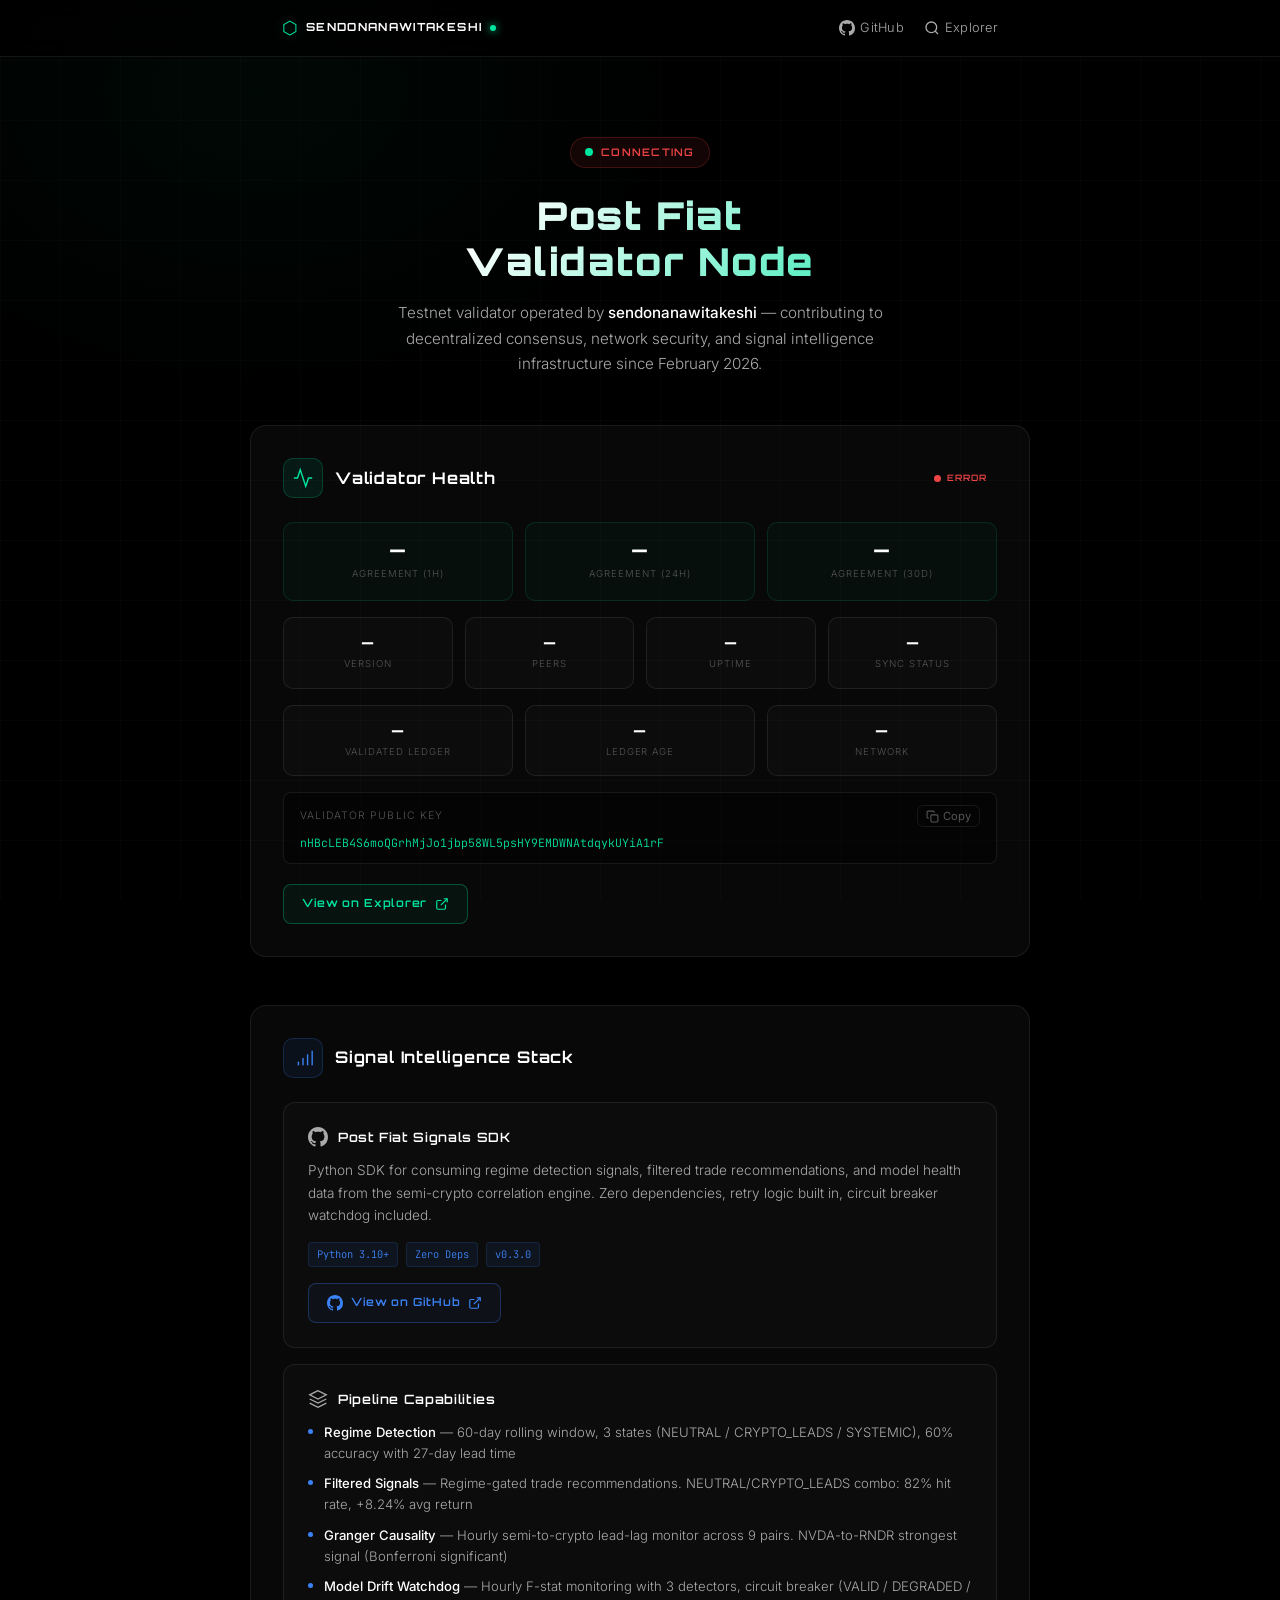
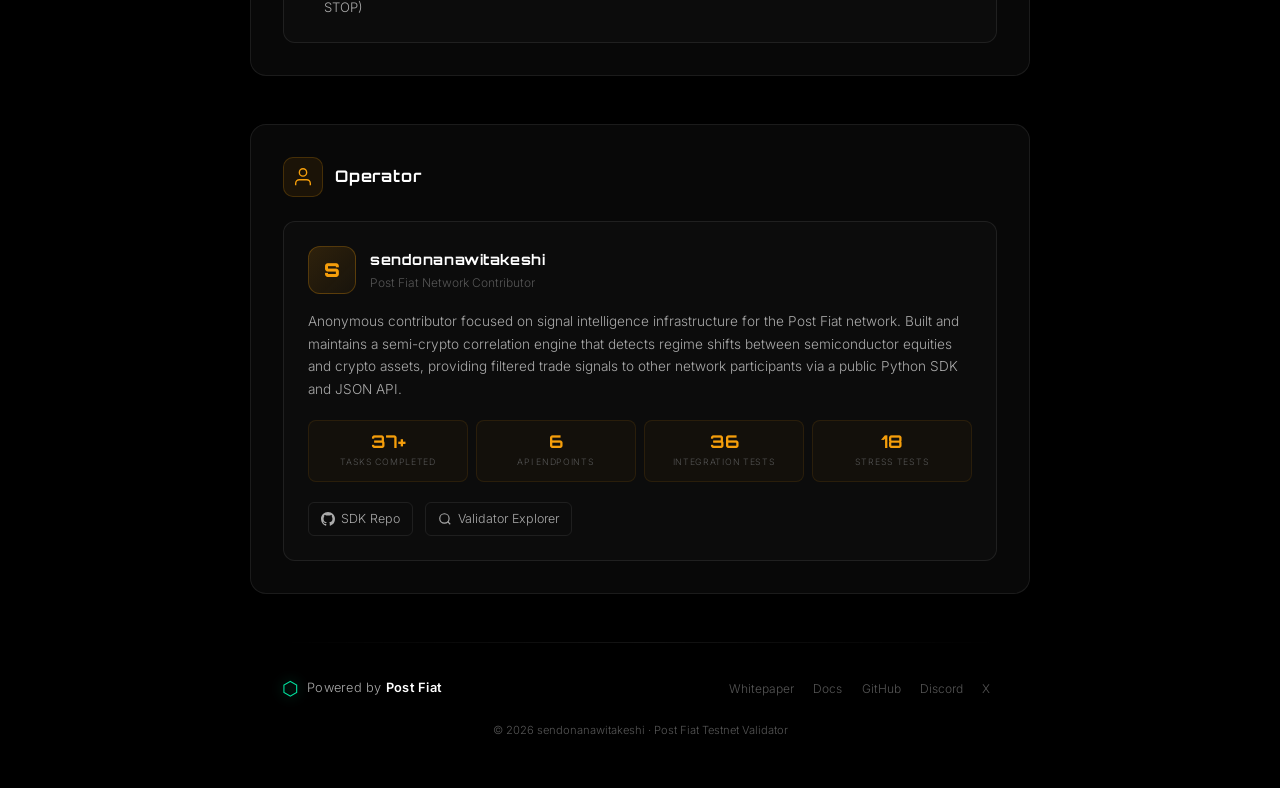
==== index.html @ ee9e6925 "Initial validator website — live health metrics, signal SDK link, operator profile" ====
<!DOCTYPE html>
<html lang="en">
<head>
  <meta charset="UTF-8" />
  <meta name="viewport" content="width=device-width, initial-scale=1.0" />
  <title>sendonanawitakeshi — Post Fiat Validator</title>
  <meta name="description" content="Post Fiat testnet validator node operated by sendonanawitakeshi. Live health metrics, signal intelligence SDK, and semi-crypto correlation engine." />
  <link rel="preconnect" href="https://fonts.googleapis.com" />
  <link rel="preconnect" href="https://fonts.gstatic.com" crossorigin />
  <link href="https://fonts.googleapis.com/css2?family=Orbitron:wght@400;600;700;900&family=Inter:wght@300;400;500;600&family=JetBrains+Mono:wght@400;500&display=swap" rel="stylesheet" />
  <link rel="stylesheet" href="styles.css" />
</head>
<body>
  <div class="bg-grid"></div>
  <div class="bg-glow"></div>

  <header>
    <nav class="nav-container">
      <div class="logo">
        <span class="logo-hex">&#x2B21;</span>
        <span class="logo-text">SENDONANAWITAKESHI</span>
        <span class="logo-dot"></span>
      </div>
      <div class="nav-links">
        <a href="https://github.com/sendonanawitakeshi" target="_blank" rel="noopener" class="nav-link">
          <svg width="16" height="16" viewBox="0 0 24 24" fill="currentColor"><path d="M12 0C5.37 0 0 5.37 0 12c0 5.31 3.435 9.795 8.205 11.385.6.105.825-.255.825-.57 0-.285-.015-1.23-.015-2.235-3.015.555-3.795-.735-4.035-1.41-.135-.345-.72-1.41-1.23-1.695-.42-.225-1.02-.78-.015-.795.945-.015 1.62.87 1.845 1.23 1.08 1.815 2.805 1.305 3.495.99.105-.78.42-1.305.765-1.605-2.67-.3-5.46-1.335-5.46-5.925 0-1.305.465-2.385 1.23-3.225-.12-.3-.54-1.53.12-3.18 0 0 1.005-.315 3.3 1.23.96-.27 1.98-.405 3-.405s2.04.135 3 .405c2.295-1.56 3.3-1.23 3.3-1.23.66 1.65.24 2.88.12 3.18.765.84 1.23 1.905 1.23 3.225 0 4.605-2.805 5.625-5.475 5.925.435.375.81 1.095.81 2.22 0 1.605-.015 2.895-.015 3.3 0 .315.225.69.825.57A12.02 12.02 0 0024 12c0-6.63-5.37-12-12-12z"/></svg>
          GitHub
        </a>
        <a href="https://explorer.testnet.postfiat.org/validators/nHBcLEB4S6moQGrhMjJo1jbp58WL5psHY9EMDWNAtdqykUYiA1rF" target="_blank" rel="noopener" class="nav-link">
          <svg width="16" height="16" viewBox="0 0 24 24" fill="none" stroke="currentColor" stroke-width="2"><circle cx="11" cy="11" r="8"/><path d="M21 21l-4.35-4.35"/></svg>
          Explorer
        </a>
      </div>
    </nav>
  </header>

  <main>
    <!-- ── Hero ── -->
    <section class="hero">
      <div class="hero-inner">
        <div class="hero-badge">
          <span class="pulse-dot"></span>
          <span id="heroStatus">CONNECTING</span>
        </div>
        <h1 class="hero-title">Post Fiat<br/>Validator Node</h1>
        <p class="hero-sub">Testnet validator operated by <strong>sendonanawitakeshi</strong> — contributing to decentralized consensus, network security, and signal intelligence infrastructure since February 2026.</p>
      </div>
    </section>

    <!-- ── Validator Health ── -->
    <section class="section" id="health">
      <div class="section-inner">
        <div class="section-header">
          <div class="section-icon">
            <svg width="22" height="22" viewBox="0 0 24 24" fill="none" stroke="currentColor" stroke-width="1.5"><path d="M22 12h-4l-3 9L9 3l-3 9H2"/></svg>
          </div>
          <h2 class="section-title">Validator Health</h2>
          <div class="live-indicator" id="wsIndicator">
            <span class="ws-dot" id="wsDot"></span>
            <span class="ws-label" id="wsLabel">CONNECTING</span>
            <span class="live-updated" id="lastUpdated"></span>
          </div>
        </div>

        <!-- Agreement Scores -->
        <div class="metrics-grid metrics-grid--3">
          <div class="metric-card metric-card--primary">
            <span class="metric-value" id="statScore1h">—</span>
            <span class="metric-label">Agreement (1h)</span>
            <span class="metric-sub" id="statMissed1h"></span>
          </div>
          <div class="metric-card metric-card--primary">
            <span class="metric-value" id="statScore24h">—</span>
            <span class="metric-label">Agreement (24h)</span>
            <span class="metric-sub" id="statMissed24h"></span>
          </div>
          <div class="metric-card metric-card--primary">
            <span class="metric-value" id="statScore30d">—</span>
            <span class="metric-label">Agreement (30d)</span>
            <span class="metric-sub" id="statMissed30d"></span>
          </div>
        </div>

        <!-- Node Metrics -->
        <div class="metrics-grid metrics-grid--4">
          <div class="metric-card">
            <span class="metric-value metric-value--sm" id="statVersion">—</span>
            <span class="metric-label">Version</span>
          </div>
          <div class="metric-card">
            <span class="metric-value metric-value--sm" id="statPeers">—</span>
            <span class="metric-label">Peers</span>
          </div>
          <div class="metric-card">
            <span class="metric-value metric-value--sm" id="statUptime">—</span>
            <span class="metric-label">Uptime</span>
          </div>
          <div class="metric-card">
            <span class="metric-value metric-value--sm" id="statSync">—</span>
            <span class="metric-label">Sync Status</span>
          </div>
        </div>

        <!-- Ledger Info -->
        <div class="metrics-grid metrics-grid--3">
          <div class="metric-card">
            <span class="metric-value metric-value--sm" id="statLedger">—</span>
            <span class="metric-label">Validated Ledger</span>
          </div>
          <div class="metric-card">
            <span class="metric-value metric-value--sm" id="statLedgerAge">—</span>
            <span class="metric-label">Ledger Age</span>
          </div>
          <div class="metric-card">
            <span class="metric-value metric-value--sm" id="statNetwork">—</span>
            <span class="metric-label">Network</span>
          </div>
        </div>

        <!-- Validator Key -->
        <div class="key-container">
          <div class="key-row">
            <span class="key-label">Validator Public Key</span>
            <button class="copy-btn" onclick="copyKey(this, 'nHBcLEB4S6moQGrhMjJo1jbp58WL5psHY9EMDWNAtdqykUYiA1rF')">
              <svg width="13" height="13" viewBox="0 0 24 24" fill="none" stroke="currentColor" stroke-width="2"><rect x="9" y="9" width="13" height="13" rx="2"/><path d="M5 15H4a2 2 0 01-2-2V4a2 2 0 012-2h9a2 2 0 012 2v1"/></svg>
              <span>Copy</span>
            </button>
          </div>
          <code class="key-value">nHBcLEB4S6moQGrhMjJo1jbp58WL5psHY9EMDWNAtdqykUYiA1rF</code>
        </div>

        <a href="https://explorer.testnet.postfiat.org/validators/nHBcLEB4S6moQGrhMjJo1jbp58WL5psHY9EMDWNAtdqykUYiA1rF" target="_blank" rel="noopener" class="cta-btn">
          View on Explorer
          <svg width="14" height="14" viewBox="0 0 24 24" fill="none" stroke="currentColor" stroke-width="2"><path d="M18 13v6a2 2 0 01-2 2H5a2 2 0 01-2-2V8a2 2 0 012-2h6"/><polyline points="15 3 21 3 21 9"/><line x1="10" y1="14" x2="21" y2="3"/></svg>
        </a>
      </div>
    </section>

    <!-- ── Signal Infrastructure ── -->
    <section class="section" id="signals">
      <div class="section-inner">
        <div class="section-header">
          <div class="section-icon section-icon--blue">
            <svg width="22" height="22" viewBox="0 0 24 24" fill="none" stroke="currentColor" stroke-width="1.5"><path d="M2 20h.01"/><path d="M7 20v-4"/><path d="M12 20v-8"/><path d="M17 20V8"/><path d="M22 4v16"/></svg>
          </div>
          <h2 class="section-title">Signal Intelligence Stack</h2>
        </div>

        <div class="signal-grid">
          <div class="signal-card">
            <div class="signal-card-header">
              <svg width="20" height="20" viewBox="0 0 24 24" fill="currentColor" class="signal-icon"><path d="M12 0C5.37 0 0 5.37 0 12c0 5.31 3.435 9.795 8.205 11.385.6.105.825-.255.825-.57 0-.285-.015-1.23-.015-2.235-3.015.555-3.795-.735-4.035-1.41-.135-.345-.72-1.41-1.23-1.695-.42-.225-1.02-.78-.015-.795.945-.015 1.62.87 1.845 1.23 1.08 1.815 2.805 1.305 3.495.99.105-.78.42-1.305.765-1.605-2.67-.3-5.46-1.335-5.46-5.925 0-1.305.465-2.385 1.23-3.225-.12-.3-.54-1.53.12-3.18 0 0 1.005-.315 3.3 1.23.96-.27 1.98-.405 3-.405s2.04.135 3 .405c2.295-1.56 3.3-1.23 3.3-1.23.66 1.65.24 2.88.12 3.18.765.84 1.23 1.905 1.23 3.225 0 4.605-2.805 5.625-5.475 5.925.435.375.81 1.095.81 2.22 0 1.605-.015 2.895-.015 3.3 0 .315.225.69.825.57A12.02 12.02 0 0024 12c0-6.63-5.37-12-12-12z"/></svg>
              <h3 class="signal-card-title">Post Fiat Signals SDK</h3>
            </div>
            <p class="signal-card-desc">Python SDK for consuming regime detection signals, filtered trade recommendations, and model health data from the semi-crypto correlation engine. Zero dependencies, retry logic built in, circuit breaker watchdog included.</p>
            <div class="signal-card-stats">
              <span class="signal-stat">Python 3.10+</span>
              <span class="signal-stat">Zero Deps</span>
              <span class="signal-stat">v0.3.0</span>
            </div>
            <a href="https://github.com/sendonanawitakeshi/post-fiat-signals" target="_blank" rel="noopener" class="cta-btn cta-btn--blue">
              <svg width="16" height="16" viewBox="0 0 24 24" fill="currentColor"><path d="M12 0C5.37 0 0 5.37 0 12c0 5.31 3.435 9.795 8.205 11.385.6.105.825-.255.825-.57 0-.285-.015-1.23-.015-2.235-3.015.555-3.795-.735-4.035-1.41-.135-.345-.72-1.41-1.23-1.695-.42-.225-1.02-.78-.015-.795.945-.015 1.62.87 1.845 1.23 1.08 1.815 2.805 1.305 3.495.99.105-.78.42-1.305.765-1.605-2.67-.3-5.46-1.335-5.46-5.925 0-1.305.465-2.385 1.23-3.225-.12-.3-.54-1.53.12-3.18 0 0 1.005-.315 3.3 1.23.96-.27 1.98-.405 3-.405s2.04.135 3 .405c2.295-1.56 3.3-1.23 3.3-1.23.66 1.65.24 2.88.12 3.18.765.84 1.23 1.905 1.23 3.225 0 4.605-2.805 5.625-5.475 5.925.435.375.81 1.095.81 2.22 0 1.605-.015 2.895-.015 3.3 0 .315.225.69.825.57A12.02 12.02 0 0024 12c0-6.63-5.37-12-12-12z"/></svg>
              View on GitHub
              <svg width="14" height="14" viewBox="0 0 24 24" fill="none" stroke="currentColor" stroke-width="2"><path d="M18 13v6a2 2 0 01-2 2H5a2 2 0 01-2-2V8a2 2 0 012-2h6"/><polyline points="15 3 21 3 21 9"/><line x1="10" y1="14" x2="21" y2="3"/></svg>
            </a>
          </div>

          <div class="signal-card">
            <div class="signal-card-header">
              <svg width="20" height="20" viewBox="0 0 24 24" fill="none" stroke="currentColor" stroke-width="1.5" class="signal-icon signal-icon--stroke"><path d="M12 2L2 7l10 5 10-5-10-5z"/><path d="M2 17l10 5 10-5"/><path d="M2 12l10 5 10-5"/></svg>
              <h3 class="signal-card-title">Pipeline Capabilities</h3>
            </div>
            <ul class="signal-list">
              <li><strong>Regime Detection</strong> — 60-day rolling window, 3 states (NEUTRAL / CRYPTO_LEADS / SYSTEMIC), 60% accuracy with 27-day lead time</li>
              <li><strong>Filtered Signals</strong> — Regime-gated trade recommendations. NEUTRAL/CRYPTO_LEADS combo: 82% hit rate, +8.24% avg return</li>
              <li><strong>Granger Causality</strong> — Hourly semi-to-crypto lead-lag monitor across 9 pairs. NVDA-to-RNDR strongest signal (Bonferroni significant)</li>
              <li><strong>Model Drift Watchdog</strong> — Hourly F-stat monitoring with 3 detectors, circuit breaker (VALID / DEGRADED / STOP)</li>
            </ul>
          </div>
        </div>
      </div>
    </section>

    <!-- ── Operator Profile ── -->
    <section class="section" id="operator">
      <div class="section-inner">
        <div class="section-header">
          <div class="section-icon section-icon--amber">
            <svg width="22" height="22" viewBox="0 0 24 24" fill="none" stroke="currentColor" stroke-width="1.5"><path d="M20 21v-2a4 4 0 00-4-4H8a4 4 0 00-4 4v2"/><circle cx="12" cy="7" r="4"/></svg>
          </div>
          <h2 class="section-title">Operator</h2>
        </div>

        <div class="operator-card">
          <div class="operator-identity">
            <div class="operator-avatar">
              <span>S</span>
            </div>
            <div class="operator-info">
              <h3 class="operator-name">sendonanawitakeshi</h3>
              <p class="operator-role">Post Fiat Network Contributor</p>
            </div>
          </div>
          <p class="operator-desc">Anonymous contributor focused on signal intelligence infrastructure for the Post Fiat network. Built and maintains a semi-crypto correlation engine that detects regime shifts between semiconductor equities and crypto assets, providing filtered trade signals to other network participants via a public Python SDK and JSON API.</p>
          <div class="operator-contributions">
            <div class="contribution">
              <span class="contribution-num">37+</span>
              <span class="contribution-label">Tasks Completed</span>
            </div>
            <div class="contribution">
              <span class="contribution-num">6</span>
              <span class="contribution-label">API Endpoints</span>
            </div>
            <div class="contribution">
              <span class="contribution-num">36</span>
              <span class="contribution-label">Integration Tests</span>
            </div>
            <div class="contribution">
              <span class="contribution-num">18</span>
              <span class="contribution-label">Stress Tests</span>
            </div>
          </div>
          <div class="operator-links">
            <a href="https://github.com/sendonanawitakeshi/post-fiat-signals" target="_blank" rel="noopener" class="operator-link">
              <svg width="14" height="14" viewBox="0 0 24 24" fill="currentColor"><path d="M12 0C5.37 0 0 5.37 0 12c0 5.31 3.435 9.795 8.205 11.385.6.105.825-.255.825-.57 0-.285-.015-1.23-.015-2.235-3.015.555-3.795-.735-4.035-1.41-.135-.345-.72-1.41-1.23-1.695-.42-.225-1.02-.78-.015-.795.945-.015 1.62.87 1.845 1.23 1.08 1.815 2.805 1.305 3.495.99.105-.78.42-1.305.765-1.605-2.67-.3-5.46-1.335-5.46-5.925 0-1.305.465-2.385 1.23-3.225-.12-.3-.54-1.53.12-3.18 0 0 1.005-.315 3.3 1.23.96-.27 1.98-.405 3-.405s2.04.135 3 .405c2.295-1.56 3.3-1.23 3.3-1.23.66 1.65.24 2.88.12 3.18.765.84 1.23 1.905 1.23 3.225 0 4.605-2.805 5.625-5.475 5.925.435.375.81 1.095.81 2.22 0 1.605-.015 2.895-.015 3.3 0 .315.225.69.825.57A12.02 12.02 0 0024 12c0-6.63-5.37-12-12-12z"/></svg>
              SDK Repo
            </a>
            <a href="https://explorer.testnet.postfiat.org/validators/nHBcLEB4S6moQGrhMjJo1jbp58WL5psHY9EMDWNAtdqykUYiA1rF" target="_blank" rel="noopener" class="operator-link">
              <svg width="14" height="14" viewBox="0 0 24 24" fill="none" stroke="currentColor" stroke-width="2"><circle cx="11" cy="11" r="8"/><path d="M21 21l-4.35-4.35"/></svg>
              Validator Explorer
            </a>
          </div>
        </div>
      </div>
    </section>
  </main>

  <footer>
    <div class="footer-inner">
      <div class="footer-divider"></div>
      <div class="footer-pf">
        <a href="https://postfiat.org" target="_blank" rel="noopener" class="pf-brand">
          <span class="pf-hex">&#x2B21;</span>
          <span class="pf-text">Powered by <strong>Post Fiat</strong></span>
        </a>
        <nav class="pf-links" aria-label="Post Fiat resources">
          <a href="https://postfiat.org/whitepaper/" target="_blank" rel="noopener" class="pf-link">Whitepaper</a>
          <a href="https://docs.postfiat.org/Discord-Wallet-Guide-170573318648807a8cd0d4f5022d1a08" target="_blank" rel="noopener" class="pf-link">Docs</a>
          <a href="https://github.com/postfiatorg" target="_blank" rel="noopener" class="pf-link">GitHub</a>
          <a href="https://discord.gg/3wJsg3T5Au" target="_blank" rel="noopener" class="pf-link">Discord</a>
          <a href="https://x.com/PostFiatOrg" target="_blank" rel="noopener" class="pf-link">X</a>
        </nav>
      </div>
      <p class="footer-copy">&copy; 2026 sendonanawitakeshi &middot; Post Fiat Testnet Validator</p>
    </div>
  </footer>

  <script src="script.js"></script>
</body>
</html>
---- styles.css ----
/* ============================================================
   sendonanawitakeshi — Post Fiat Validator
   Dark minimalist theme with green/blue/amber accents
   ============================================================ */

*, *::before, *::after {
  box-sizing: border-box;
  margin: 0;
  padding: 0;
}

:root {
  --bg: #000;
  --bg-card: rgba(255,255,255,0.03);
  --bg-card-hover: rgba(255,255,255,0.05);
  --border: rgba(255,255,255,0.08);
  --border-hover: rgba(255,255,255,0.18);
  --text-primary: #fff;
  --text-secondary: #aaa;
  --text-muted: #555;
  --accent-green: #00e5a0;
  --accent-blue: #3b82f6;
  --accent-amber: #f59e0b;
  --glow-green: rgba(0,229,160,0.12);
  --glow-blue: rgba(59,130,246,0.12);
  --glow-amber: rgba(245,158,11,0.12);
  --font-display: 'Orbitron', monospace;
  --font-body: 'Inter', sans-serif;
  --font-mono: 'JetBrains Mono', monospace;
  --max-w: 780px;
}

html { scroll-behavior: smooth; }

body {
  background: #000;
  color: var(--text-primary);
  font-family: var(--font-body);
  font-weight: 300;
  line-height: 1.6;
  min-height: 100vh;
  overflow-x: hidden;
}

/* ── Background ─────────────────────────── */

.bg-grid {
  position: fixed; inset: 0;
  background-image:
    linear-gradient(rgba(255,255,255,0.02) 1px, transparent 1px),
    linear-gradient(90deg, rgba(255,255,255,0.02) 1px, transparent 1px);
  background-size: 60px 60px;
  pointer-events: none; z-index: 0;
}

.bg-glow {
  position: fixed; top: -30%; left: -20%; width: 80%; height: 80%;
  background: radial-gradient(ellipse, rgba(0,229,160,0.035) 0%, transparent 60%);
  pointer-events: none; z-index: 0;
}

/* ── Nav ─────────────────────────────────── */

header {
  position: sticky; top: 0; z-index: 100;
  border-bottom: 1px solid var(--border);
  background: rgba(0,0,0,0.75);
  backdrop-filter: blur(16px);
  -webkit-backdrop-filter: blur(16px);
}

.nav-container {
  max-width: var(--max-w);
  margin: 0 auto; padding: 0 2rem;
  height: 56px;
  display: flex; align-items: center; justify-content: space-between;
}

.logo { display: flex; align-items: center; gap: 8px; }

.logo-hex {
  font-size: 1.1rem; color: var(--accent-green);
  filter: drop-shadow(0 0 6px rgba(0,229,160,0.4));
  line-height: 1;
}

.logo-text {
  font-family: var(--font-display);
  font-size: 0.7rem; font-weight: 700;
  letter-spacing: 0.12em; color: var(--text-primary);
}

.logo-dot {
  width: 6px; height: 6px; border-radius: 50%;
  background: var(--accent-green);
  box-shadow: 0 0 8px var(--accent-green);
  animation: pulse-logo 2s ease-in-out infinite;
}

@keyframes pulse-logo {
  0%, 100% { opacity: 1; transform: scale(1); }
  50% { opacity: 0.5; transform: scale(0.8); }
}

.nav-links { display: flex; align-items: center; gap: 1.25rem; }

.nav-link {
  display: flex; align-items: center; gap: 5px;
  color: var(--text-secondary); text-decoration: none;
  font-size: 0.8rem; letter-spacing: 0.02em;
  transition: color 0.2s;
}

.nav-link:hover { color: var(--text-primary); }

/* ── Hero ─────────────────────────────────── */

.hero {
  position: relative; z-index: 1;
  padding: 5rem 2rem 3rem;
  text-align: center;
}

.hero-inner { max-width: var(--max-w); margin: 0 auto; }

.hero-badge {
  display: inline-flex; align-items: center; gap: 8px;
  font-family: var(--font-display);
  font-size: 0.65rem; font-weight: 600;
  letter-spacing: 0.12em;
  padding: 6px 14px; border-radius: 99px;
  background: rgba(0,229,160,0.08);
  border: 1px solid rgba(0,229,160,0.2);
  color: var(--accent-green);
  margin-bottom: 1.5rem;
}

.hero-badge--error {
  background: rgba(239,68,68,0.08);
  border-color: rgba(239,68,68,0.2);
  color: #ef4444;
}

.pulse-dot {
  width: 8px; height: 8px; border-radius: 50%;
  background: var(--accent-green); flex-shrink: 0;
  animation: pulse-ring 2s ease-in-out infinite;
}

@keyframes pulse-ring {
  0%, 100% { box-shadow: 0 0 0 0 rgba(0,229,160,0.5); }
  50% { box-shadow: 0 0 0 6px rgba(0,229,160,0); }
}

.hero-title {
  font-family: var(--font-display);
  font-size: 2.4rem; font-weight: 900;
  letter-spacing: 0.04em; line-height: 1.2;
  margin-bottom: 1rem;
  background: linear-gradient(135deg, #fff 30%, var(--accent-green) 100%);
  -webkit-background-clip: text; -webkit-text-fill-color: transparent;
  background-clip: text;
}

.hero-sub {
  font-size: 0.95rem; color: var(--text-secondary);
  max-width: 540px; margin: 0 auto; line-height: 1.7;
}

.hero-sub strong { color: var(--text-primary); font-weight: 500; }

/* ── Sections ─────────────────────────────── */

.section {
  position: relative; z-index: 1;
  padding: 0 2rem 3rem;
}

.section-inner {
  max-width: var(--max-w); margin: 0 auto;
  background: var(--bg-card);
  border: 1px solid var(--border);
  border-radius: 16px; padding: 2rem;
  transition: border-color 0.3s;
}

.section-inner:hover { border-color: var(--border-hover); }

.section-header {
  display: flex; align-items: center; gap: 12px;
  margin-bottom: 1.5rem; flex-wrap: wrap;
}

.section-icon {
  width: 40px; height: 40px; border-radius: 10px;
  background: rgba(0,229,160,0.08);
  border: 1px solid rgba(0,229,160,0.2);
  display: flex; align-items: center; justify-content: center;
  color: var(--accent-green); flex-shrink: 0;
}

.section-icon--blue {
  background: rgba(59,130,246,0.08);
  border-color: rgba(59,130,246,0.2);
  color: var(--accent-blue);
}

.section-icon--amber {
  background: rgba(245,158,11,0.08);
  border-color: rgba(245,158,11,0.2);
  color: var(--accent-amber);
}

.section-title {
  font-family: var(--font-display);
  font-size: 1rem; font-weight: 700;
  letter-spacing: 0.05em; flex: 1;
}

/* ── Live Indicator ──────────────────────── */

.live-indicator {
  display: flex; align-items: center; gap: 6px;
  margin-left: auto;
}

.ws-dot {
  width: 7px; height: 7px; border-radius: 50%;
  background: var(--text-muted); flex-shrink: 0;
  transition: background 0.4s;
}

.ws-dot--live { background: var(--accent-green); animation: pulse-ring 2s ease-in-out infinite; }
.ws-dot--error { background: #ef4444; }

.ws-label {
  font-family: var(--font-display);
  font-size: 0.55rem; font-weight: 600;
  letter-spacing: 0.12em; color: var(--text-muted);
  transition: color 0.4s;
}

.ws-label--live { color: var(--accent-green); }
.ws-label--error { color: #ef4444; }

.live-updated {
  font-size: 0.65rem; color: var(--text-muted);
  font-variant-numeric: tabular-nums;
  margin-left: 4px;
}

/* ── Metrics Grid ─────────────────────────── */

.metrics-grid {
  display: grid; gap: 0.75rem;
  margin-bottom: 1rem;
}

.metrics-grid--3 { grid-template-columns: repeat(3, 1fr); }
.metrics-grid--4 { grid-template-columns: repeat(4, 1fr); }

.metric-card {
  display: flex; flex-direction: column;
  align-items: center; text-align: center;
  padding: 1rem 0.5rem;
  background: rgba(255,255,255,0.02);
  border: 1px solid var(--border);
  border-radius: 10px;
  transition: border-color 0.2s;
}

.metric-card:hover { border-color: var(--border-hover); }

.metric-card--primary {
  background: rgba(0,229,160,0.03);
  border-color: rgba(0,229,160,0.12);
}

.metric-value {
  font-family: var(--font-display);
  font-size: 1.3rem; font-weight: 700;
  color: var(--text-primary);
  letter-spacing: 0.03em; line-height: 1;
  margin-bottom: 6px;
  transition: color 0.4s;
}

.metric-value--sm { font-size: 1rem; }

.metric-value--green { color: var(--accent-green); }
.metric-value--amber { color: var(--accent-amber); }
.metric-value--red { color: #ef4444; }

.metric-label {
  font-size: 0.6rem; color: var(--text-muted);
  text-transform: uppercase; letter-spacing: 0.1em;
}

.metric-sub {
  font-size: 0.6rem; color: var(--text-muted);
  margin-top: 3px; font-variant-numeric: tabular-nums;
}

/* ── Key Container ────────────────────────── */

.key-container {
  margin: 1rem 0 1.25rem;
  background: rgba(0,0,0,0.4);
  border: 1px solid var(--border);
  border-radius: 8px; padding: 0.75rem 1rem;
}

.key-row {
  display: flex; align-items: center;
  justify-content: space-between;
  margin-bottom: 0.4rem;
}

.key-label {
  font-size: 0.65rem; color: var(--text-muted);
  text-transform: uppercase; letter-spacing: 0.1em;
}

.key-value {
  display: block;
  font-family: var(--font-mono);
  font-size: 0.72rem; color: var(--accent-green);
  word-break: break-all; line-height: 1.5;
}

.copy-btn {
  display: inline-flex; align-items: center; gap: 4px;
  font-family: var(--font-body);
  font-size: 0.7rem; color: var(--text-muted);
  background: none; border: 1px solid var(--border);
  border-radius: 6px; padding: 3px 8px;
  cursor: pointer; transition: color 0.2s, border-color 0.2s;
}

.copy-btn:hover {
  color: var(--text-primary);
  border-color: var(--border-hover);
}

.copy-btn.copied {
  color: var(--accent-green);
  border-color: rgba(0,229,160,0.3);
}

/* ── CTA Buttons ──────────────────────────── */

.cta-btn {
  display: inline-flex; align-items: center; gap: 8px;
  font-family: var(--font-display);
  font-size: 0.7rem; font-weight: 600;
  letter-spacing: 0.08em;
  color: var(--accent-green); text-decoration: none;
  border: 1px solid rgba(0,229,160,0.3);
  border-radius: 8px; padding: 10px 18px;
  background: rgba(0,229,160,0.05);
  transition: background 0.2s, border-color 0.2s, color 0.2s;
}

.cta-btn:hover {
  background: rgba(0,229,160,0.12);
  border-color: rgba(0,229,160,0.6);
  color: #fff;
}

.cta-btn--blue {
  color: var(--accent-blue);
  border-color: rgba(59,130,246,0.3);
  background: rgba(59,130,246,0.05);
}

.cta-btn--blue:hover {
  background: rgba(59,130,246,0.12);
  border-color: rgba(59,130,246,0.6);
  color: #fff;
}

/* ── Signal Section ───────────────────────── */

.signal-grid {
  display: grid; gap: 1rem;
  grid-template-columns: 1fr;
}

.signal-card {
  background: rgba(255,255,255,0.02);
  border: 1px solid var(--border);
  border-radius: 12px; padding: 1.5rem;
  transition: border-color 0.2s;
}

.signal-card:hover { border-color: var(--border-hover); }

.signal-card-header {
  display: flex; align-items: center; gap: 10px;
  margin-bottom: 0.75rem;
}

.signal-icon { color: var(--text-secondary); flex-shrink: 0; }
.signal-icon--stroke { color: var(--text-secondary); }

.signal-card-title {
  font-family: var(--font-display);
  font-size: 0.8rem; font-weight: 600;
  letter-spacing: 0.05em;
}

.signal-card-desc {
  font-size: 0.85rem; color: var(--text-secondary);
  line-height: 1.65; margin-bottom: 1rem;
}

.signal-card-stats {
  display: flex; gap: 0.5rem;
  flex-wrap: wrap; margin-bottom: 1rem;
}

.signal-stat {
  font-family: var(--font-mono);
  font-size: 0.65rem; color: var(--accent-blue);
  background: rgba(59,130,246,0.08);
  border: 1px solid rgba(59,130,246,0.15);
  border-radius: 4px; padding: 3px 8px;
}

.signal-list {
  list-style: none; padding: 0;
  display: flex; flex-direction: column; gap: 0.6rem;
}

.signal-list li {
  font-size: 0.82rem; color: var(--text-secondary);
  line-height: 1.6; padding-left: 1rem;
  position: relative;
}

.signal-list li::before {
  content: '';
  position: absolute; left: 0; top: 0.55em;
  width: 5px; height: 5px; border-radius: 50%;
  background: var(--accent-blue);
}

.signal-list li strong {
  color: var(--text-primary); font-weight: 500;
}

/* ── Operator Section ─────────────────────── */

.operator-card {
  background: rgba(255,255,255,0.02);
  border: 1px solid var(--border);
  border-radius: 12px; padding: 1.5rem;
}

.operator-identity {
  display: flex; align-items: center; gap: 14px;
  margin-bottom: 1rem;
}

.operator-avatar {
  width: 48px; height: 48px; border-radius: 12px;
  background: linear-gradient(135deg, rgba(245,158,11,0.15), rgba(245,158,11,0.05));
  border: 1px solid rgba(245,158,11,0.25);
  display: flex; align-items: center; justify-content: center;
  font-family: var(--font-display);
  font-size: 1.2rem; font-weight: 900;
  color: var(--accent-amber);
}

.operator-name {
  font-family: var(--font-display);
  font-size: 0.9rem; font-weight: 700;
  letter-spacing: 0.04em;
}

.operator-role {
  font-size: 0.75rem; color: var(--text-muted);
  margin-top: 2px;
}

.operator-desc {
  font-size: 0.85rem; color: var(--text-secondary);
  line-height: 1.65; margin-bottom: 1.25rem;
}

.operator-contributions {
  display: grid; grid-template-columns: repeat(4, 1fr);
  gap: 0.5rem; margin-bottom: 1.25rem;
}

.contribution {
  display: flex; flex-direction: column;
  align-items: center; text-align: center;
  padding: 0.75rem 0.25rem;
  background: rgba(245,158,11,0.03);
  border: 1px solid rgba(245,158,11,0.1);
  border-radius: 8px;
}

.contribution-num {
  font-family: var(--font-display);
  font-size: 1.1rem; font-weight: 700;
  color: var(--accent-amber);
  line-height: 1; margin-bottom: 4px;
}

.contribution-label {
  font-size: 0.55rem; color: var(--text-muted);
  text-transform: uppercase; letter-spacing: 0.08em;
}

.operator-links {
  display: flex; gap: 0.75rem; flex-wrap: wrap;
}

.operator-link {
  display: inline-flex; align-items: center; gap: 6px;
  font-size: 0.78rem; color: var(--text-secondary);
  text-decoration: none; padding: 6px 12px;
  border: 1px solid var(--border);
  border-radius: 6px;
  transition: color 0.2s, border-color 0.2s, background 0.2s;
}

.operator-link:hover {
  color: var(--text-primary);
  border-color: var(--border-hover);
  background: rgba(255,255,255,0.03);
}

/* ── Footer ───────────────────────────────── */

footer { position: relative; z-index: 1; }

.footer-inner {
  max-width: var(--max-w);
  margin: 0 auto; padding: 0 2rem 3rem;
}

.footer-divider {
  height: 1px;
  background: linear-gradient(90deg, transparent, var(--border), transparent);
  margin-bottom: 2rem;
}

.footer-pf {
  display: flex; align-items: center;
  justify-content: space-between;
  flex-wrap: wrap; gap: 1rem;
}

.pf-brand {
  display: flex; align-items: center; gap: 8px;
  text-decoration: none; color: var(--text-secondary);
  transition: color 0.2s;
}

.pf-brand:hover { color: var(--accent-green); }

.pf-hex {
  font-size: 1.2rem; color: var(--accent-green);
  line-height: 1;
  filter: drop-shadow(0 0 6px rgba(0,229,160,0.5));
}

.pf-text { font-size: 0.8rem; letter-spacing: 0.02em; }
.pf-text strong { font-weight: 600; color: var(--text-primary); }

.pf-links {
  display: flex; align-items: center;
  flex-wrap: wrap; gap: 0.2rem;
}

.pf-link {
  font-size: 0.75rem; color: var(--text-muted);
  text-decoration: none; padding: 4px 8px;
  border-radius: 6px;
  transition: color 0.2s, background 0.2s;
}

.pf-link:hover {
  color: var(--text-primary);
  background: rgba(255,255,255,0.05);
}

.footer-copy {
  font-size: 0.7rem; color: var(--text-muted);
  text-align: center; margin-top: 1.25rem;
}

/* ── Responsive ───────────────────────────── */

@media (max-width: 640px) {
  .nav-container { padding: 0 1.25rem; }

  .logo-text { font-size: 0.55rem; }

  .hero { padding: 3rem 1.25rem 2rem; }
  .hero-title { font-size: 1.6rem; }

  .section { padding: 0 1.25rem 2rem; }
  .section-inner { padding: 1.5rem; }

  .metrics-grid--3 { grid-template-columns: 1fr 1fr 1fr; }
  .metrics-grid--4 { grid-template-columns: repeat(2, 1fr); }

  .metric-value { font-size: 1rem; }
  .metric-value--sm { font-size: 0.85rem; }

  .operator-contributions { grid-template-columns: repeat(2, 1fr); }

  .footer-inner { padding: 0 1.25rem 2rem; }
  .footer-pf { flex-direction: column; align-items: flex-start; }
}

@media (max-width: 420px) {
  .metrics-grid--3 { grid-template-columns: 1fr; }
  .metrics-grid--4 { grid-template-columns: 1fr; }
  .operator-contributions { grid-template-columns: 1fr 1fr; }
}
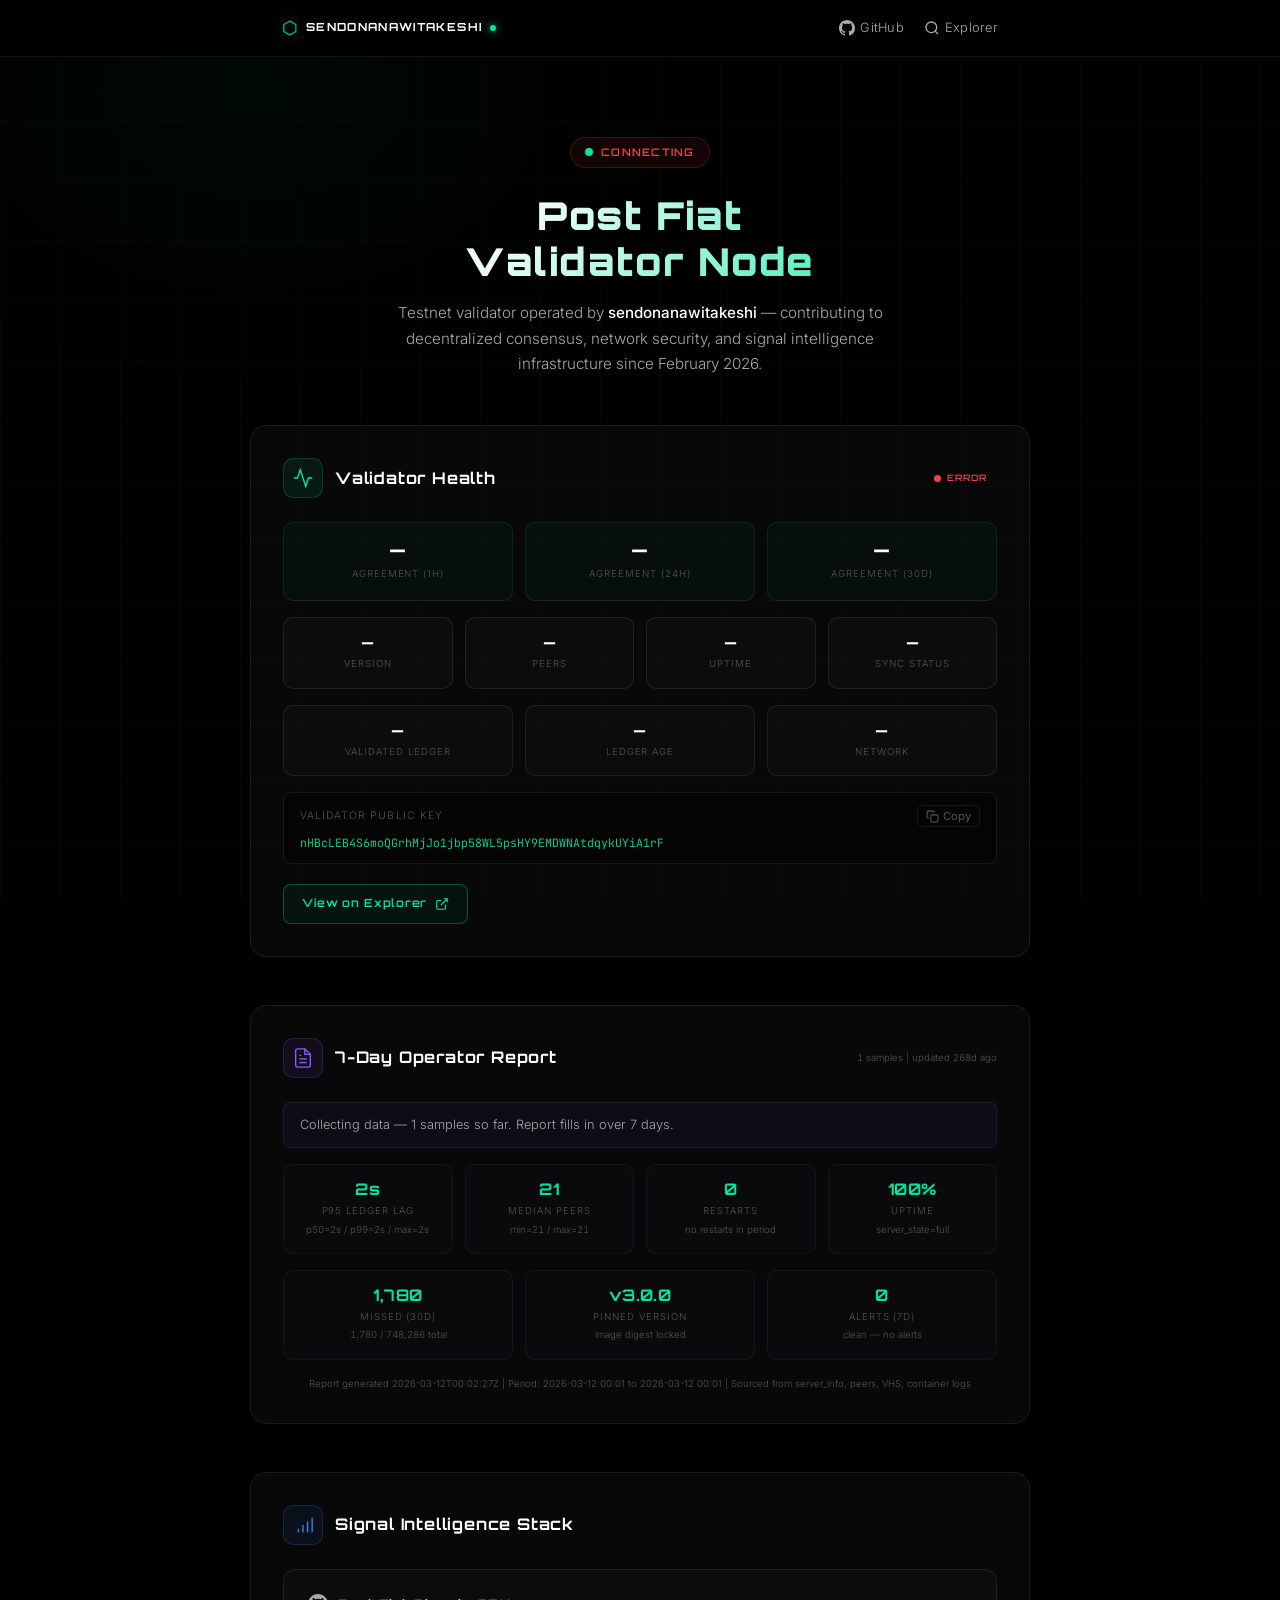
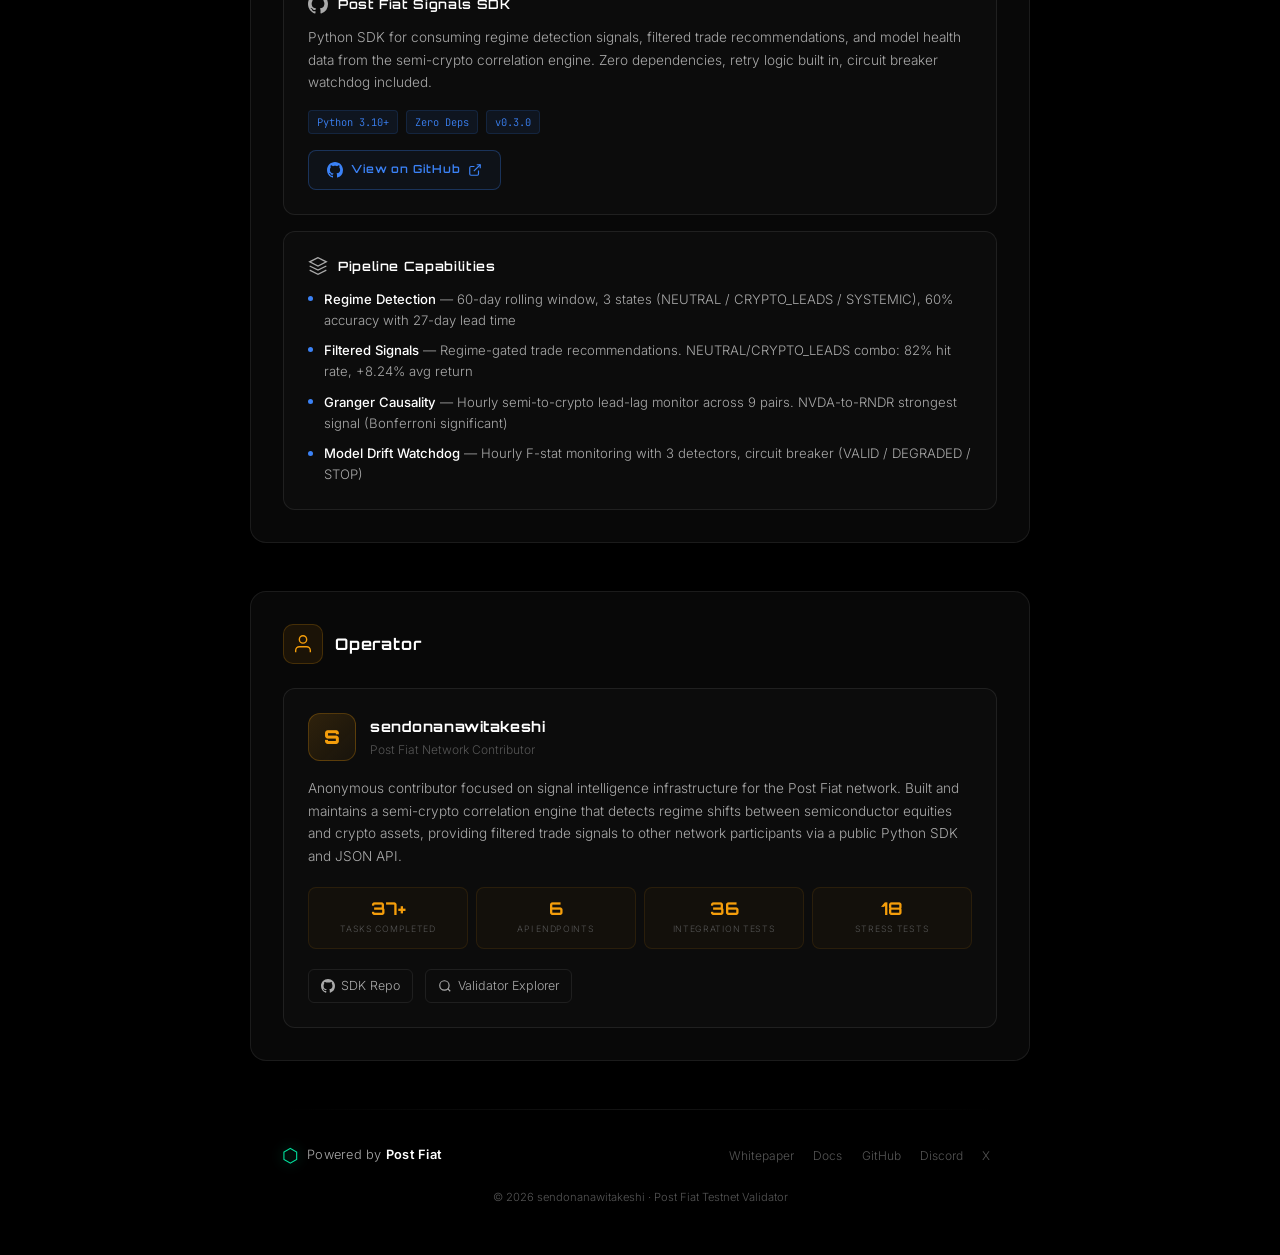
==== commit 76ccd68b: "add 7-day operator report section + monitoring infrastructure - Pin validator image to exact sha256 " ====
--- a/index.html
+++ b/index.html
@@ -136,6 +136,74 @@
       </div>
     </section>
 
+    <!-- ── Operator Report ── -->
+    <section class="section" id="report">
+      <div class="section-inner">
+        <div class="section-header">
+          <div class="section-icon section-icon--report">
+            <svg width="22" height="22" viewBox="0 0 24 24" fill="none" stroke="currentColor" stroke-width="1.5"><path d="M14 2H6a2 2 0 00-2 2v16a2 2 0 002 2h12a2 2 0 002-2V8z"/><polyline points="14 2 14 8 20 8"/><line x1="16" y1="13" x2="8" y2="13"/><line x1="16" y1="17" x2="8" y2="17"/><polyline points="10 9 9 9 8 9"/></svg>
+          </div>
+          <h2 class="section-title">7-Day Operator Report</h2>
+          <div class="report-meta" id="reportMeta"></div>
+        </div>
+
+        <div class="report-notice" id="reportNotice" style="display:none;">
+          <span>Collecting data — report populates as samples accumulate over the next 7 days.</span>
+        </div>
+
+        <!-- Performance Metrics -->
+        <div class="metrics-grid metrics-grid--4">
+          <div class="metric-card metric-card--report">
+            <span class="metric-value metric-value--sm" id="rptP95Lag">—</span>
+            <span class="metric-label">p95 Ledger Lag</span>
+            <span class="metric-sub" id="rptLagDetail"></span>
+          </div>
+          <div class="metric-card metric-card--report">
+            <span class="metric-value metric-value--sm" id="rptMedianPeers">—</span>
+            <span class="metric-label">Median Peers</span>
+            <span class="metric-sub" id="rptPeerDetail"></span>
+          </div>
+          <div class="metric-card metric-card--report">
+            <span class="metric-value metric-value--sm" id="rptRestarts">—</span>
+            <span class="metric-label">Restarts</span>
+            <span class="metric-sub" id="rptRestartDetail"></span>
+          </div>
+          <div class="metric-card metric-card--report">
+            <span class="metric-value metric-value--sm" id="rptUptime">—</span>
+            <span class="metric-label">Uptime</span>
+            <span class="metric-sub" id="rptUptimeDetail"></span>
+          </div>
+        </div>
+
+        <!-- Missed Validations + Alerts -->
+        <div class="metrics-grid metrics-grid--3">
+          <div class="metric-card metric-card--report">
+            <span class="metric-value metric-value--sm" id="rptMissed">—</span>
+            <span class="metric-label">Missed (30d)</span>
+            <span class="metric-sub" id="rptMissedDetail"></span>
+          </div>
+          <div class="metric-card metric-card--report">
+            <span class="metric-value metric-value--sm" id="rptVersion">—</span>
+            <span class="metric-label">Pinned Version</span>
+            <span class="metric-sub">image digest locked</span>
+          </div>
+          <div class="metric-card metric-card--report">
+            <span class="metric-value metric-value--sm" id="rptAlerts">—</span>
+            <span class="metric-label">Alerts (7d)</span>
+            <span class="metric-sub" id="rptAlertDetail"></span>
+          </div>
+        </div>
+
+        <!-- Alert Log -->
+        <div class="report-alerts" id="reportAlerts" style="display:none;">
+          <div class="report-alerts-header">Recent Alerts</div>
+          <div class="report-alerts-list" id="reportAlertsList"></div>
+        </div>
+
+        <div class="report-footer" id="reportFooter"></div>
+      </div>
+    </section>
+
     <!-- ── Signal Infrastructure ── -->
     <section class="section" id="signals">
       <div class="section-inner">
--- a/styles.css
+++ b/styles.css
@@ -379,6 +379,94 @@
   color: #fff;
 }
 
+/* ── Operator Report Section ─────────────── */
+
+.section-icon--report {
+  background: rgba(139,92,246,0.08);
+  border-color: rgba(139,92,246,0.2);
+  color: #8b5cf6;
+}
+
+.metric-card--report {
+  background: rgba(139,92,246,0.02);
+  border-color: rgba(139,92,246,0.1);
+}
+
+.report-meta {
+  font-size: 0.6rem; color: var(--text-muted);
+  font-variant-numeric: tabular-nums;
+  margin-left: auto;
+}
+
+.report-notice {
+  background: rgba(139,92,246,0.05);
+  border: 1px solid rgba(139,92,246,0.15);
+  border-radius: 8px; padding: 0.75rem 1rem;
+  margin-bottom: 1rem;
+  font-size: 0.8rem; color: var(--text-secondary);
+}
+
+.report-alerts {
+  margin-top: 0.5rem;
+  background: rgba(0,0,0,0.3);
+  border: 1px solid var(--border);
+  border-radius: 8px; overflow: hidden;
+}
+
+.report-alerts-header {
+  font-family: var(--font-display);
+  font-size: 0.6rem; font-weight: 600;
+  letter-spacing: 0.1em; text-transform: uppercase;
+  color: var(--text-muted);
+  padding: 0.6rem 1rem;
+  border-bottom: 1px solid var(--border);
+}
+
+.report-alerts-list {
+  max-height: 200px; overflow-y: auto;
+}
+
+.report-alert-row {
+  display: flex; align-items: center; gap: 8px;
+  padding: 0.4rem 1rem;
+  font-family: var(--font-mono);
+  font-size: 0.65rem; color: var(--text-secondary);
+  border-bottom: 1px solid rgba(255,255,255,0.03);
+}
+
+.report-alert-row:last-child { border-bottom: none; }
+
+.report-alert-ts { color: var(--text-muted); flex-shrink: 0; }
+
+.report-alert-sev {
+  padding: 1px 6px; border-radius: 3px;
+  font-size: 0.55rem; font-weight: 600;
+  letter-spacing: 0.05em; flex-shrink: 0;
+}
+
+.report-alert-sev--WARNING {
+  background: rgba(245,158,11,0.15);
+  color: var(--accent-amber);
+}
+
+.report-alert-sev--CRITICAL {
+  background: rgba(239,68,68,0.15);
+  color: #ef4444;
+}
+
+.report-alert-sev--RESOLVED {
+  background: rgba(0,229,160,0.1);
+  color: var(--accent-green);
+}
+
+.report-alert-msg { flex: 1; }
+
+.report-footer {
+  margin-top: 0.75rem;
+  font-size: 0.6rem; color: var(--text-muted);
+  text-align: center;
+}
+
 /* ── Signal Section ───────────────────────── */
 
 .signal-grid {
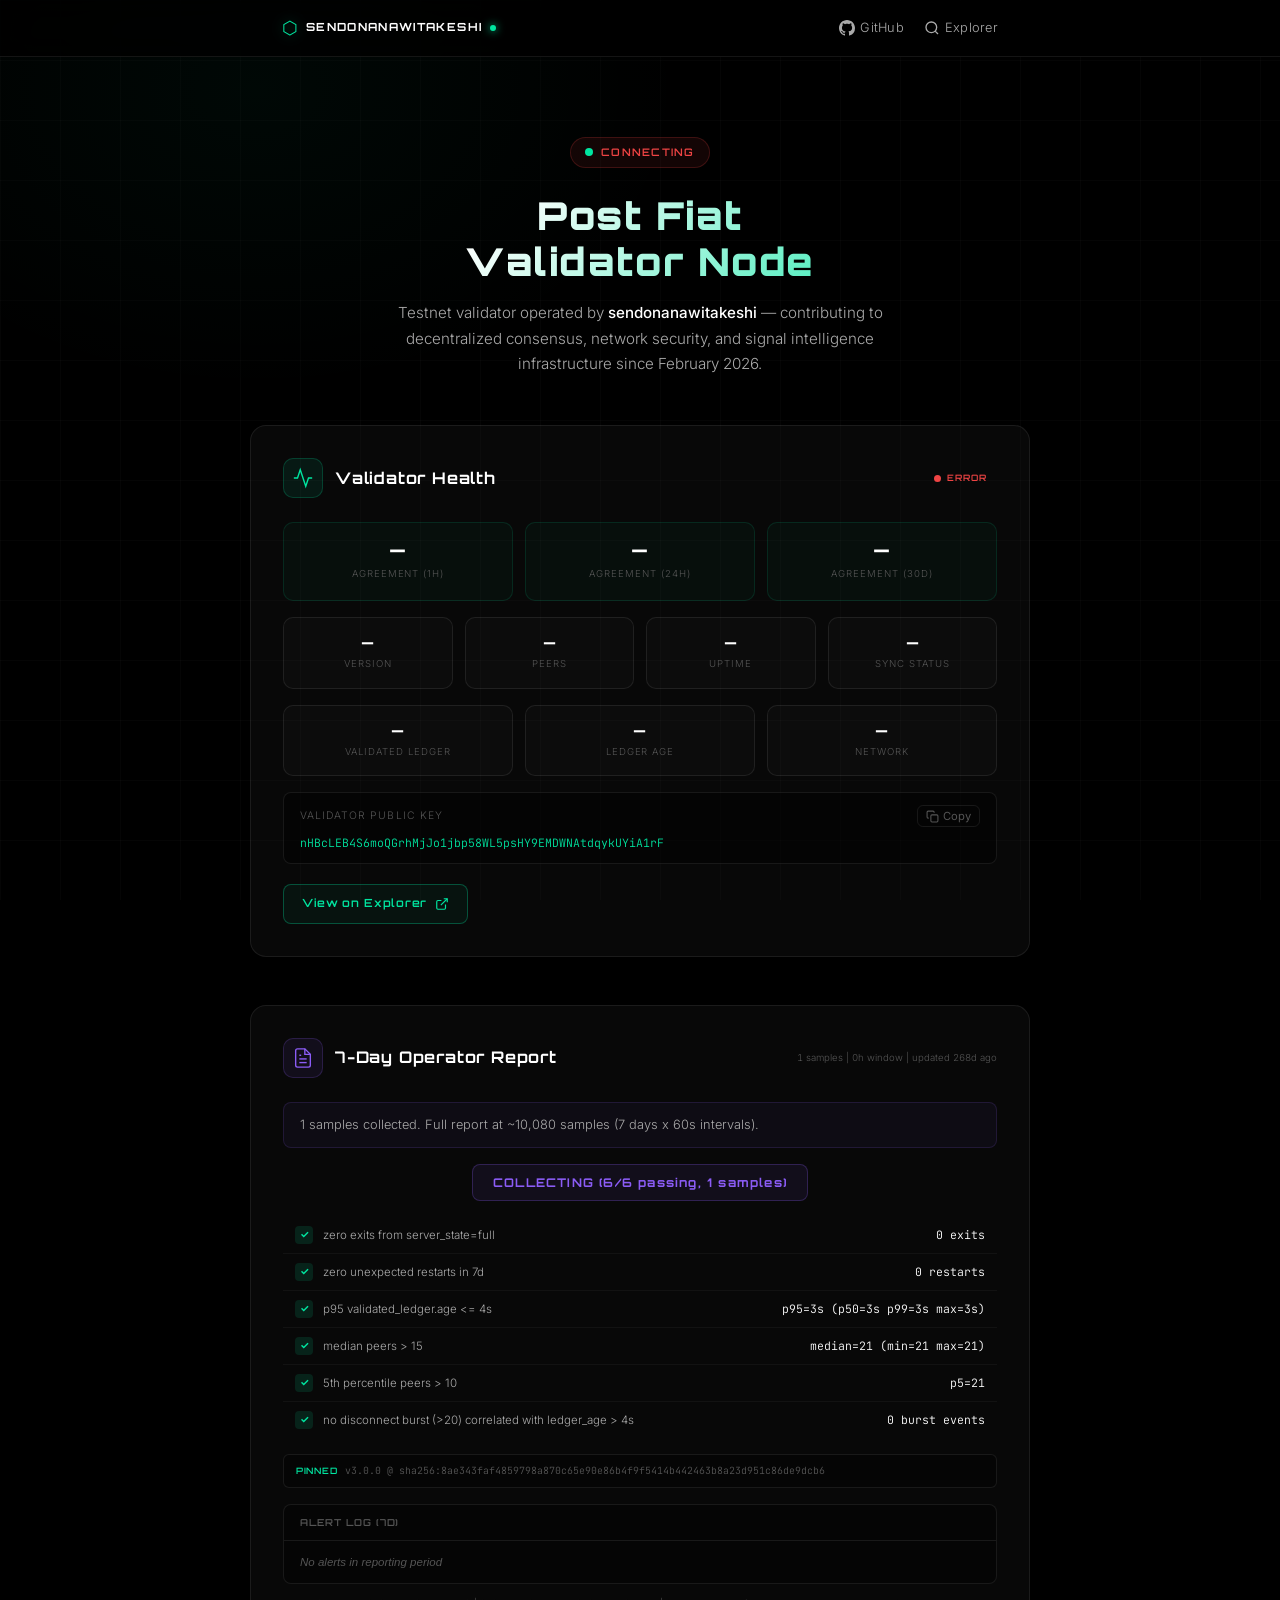
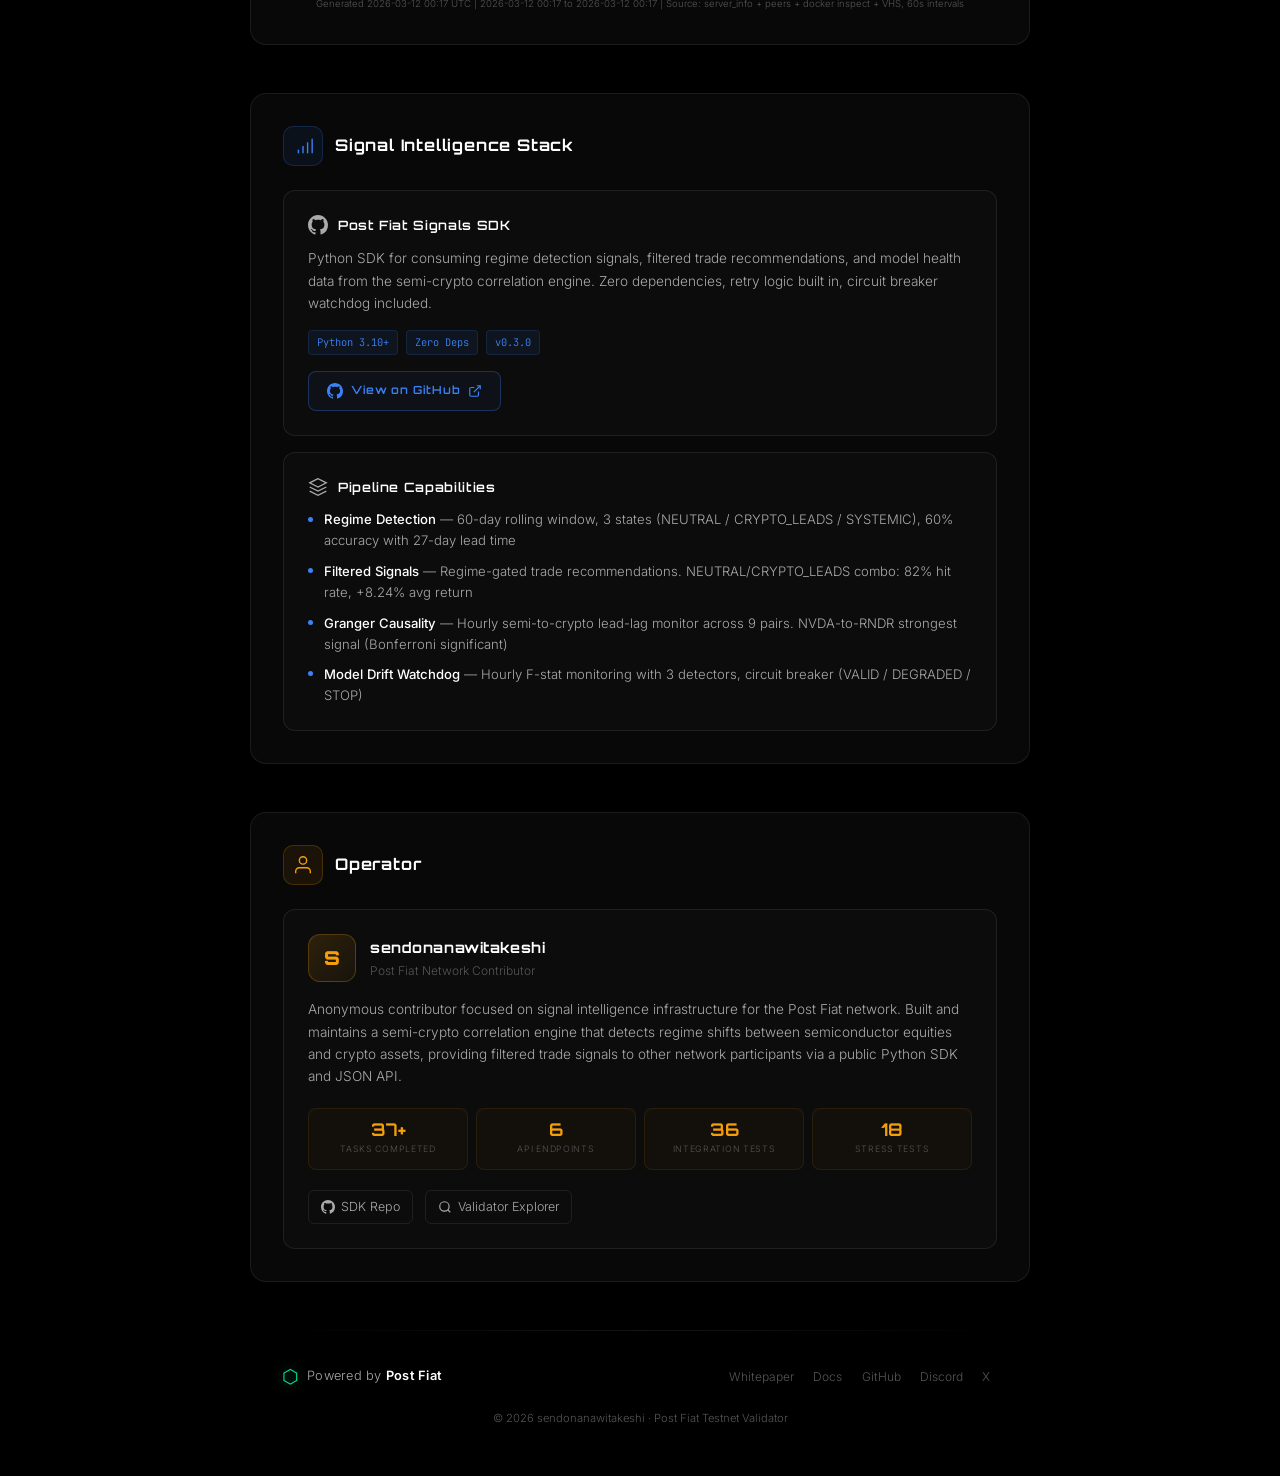
==== commit fc06af30: "benchmark-focused 7-day operator report - 6 explicit pass/fail benchmarks: zero full exits, zero res" ====
--- a/index.html
+++ b/index.html
@@ -136,7 +136,7 @@
       </div>
     </section>
 
-    <!-- ── Operator Report ── -->
+    <!-- ── 7-Day Operator Report ── -->
     <section class="section" id="report">
       <div class="section-inner">
         <div class="section-header">
@@ -148,55 +148,21 @@
         </div>
 
         <div class="report-notice" id="reportNotice" style="display:none;">
-          <span>Collecting data — report populates as samples accumulate over the next 7 days.</span>
-        </div>
-
-        <!-- Performance Metrics -->
-        <div class="metrics-grid metrics-grid--4">
-          <div class="metric-card metric-card--report">
-            <span class="metric-value metric-value--sm" id="rptP95Lag">—</span>
-            <span class="metric-label">p95 Ledger Lag</span>
-            <span class="metric-sub" id="rptLagDetail"></span>
-          </div>
-          <div class="metric-card metric-card--report">
-            <span class="metric-value metric-value--sm" id="rptMedianPeers">—</span>
-            <span class="metric-label">Median Peers</span>
-            <span class="metric-sub" id="rptPeerDetail"></span>
-          </div>
-          <div class="metric-card metric-card--report">
-            <span class="metric-value metric-value--sm" id="rptRestarts">—</span>
-            <span class="metric-label">Restarts</span>
-            <span class="metric-sub" id="rptRestartDetail"></span>
-          </div>
-          <div class="metric-card metric-card--report">
-            <span class="metric-value metric-value--sm" id="rptUptime">—</span>
-            <span class="metric-label">Uptime</span>
-            <span class="metric-sub" id="rptUptimeDetail"></span>
-          </div>
-        </div>
-
-        <!-- Missed Validations + Alerts -->
-        <div class="metrics-grid metrics-grid--3">
-          <div class="metric-card metric-card--report">
-            <span class="metric-value metric-value--sm" id="rptMissed">—</span>
-            <span class="metric-label">Missed (30d)</span>
-            <span class="metric-sub" id="rptMissedDetail"></span>
-          </div>
-          <div class="metric-card metric-card--report">
-            <span class="metric-value metric-value--sm" id="rptVersion">—</span>
-            <span class="metric-label">Pinned Version</span>
-            <span class="metric-sub">image digest locked</span>
-          </div>
-          <div class="metric-card metric-card--report">
-            <span class="metric-value metric-value--sm" id="rptAlerts">—</span>
-            <span class="metric-label">Alerts (7d)</span>
-            <span class="metric-sub" id="rptAlertDetail"></span>
-          </div>
-        </div>
-
-        <!-- Alert Log -->
+          <span>Collecting 60s-interval samples. Report fills in over 7 days.</span>
+        </div>
+
+        <!-- Benchmark verdict -->
+        <div class="benchmark-verdict" id="benchmarkVerdict"></div>
+
+        <!-- Benchmark table -->
+        <div class="benchmark-table" id="benchmarkTable"></div>
+
+        <!-- Image pin -->
+        <div class="image-pin" id="imagePin"></div>
+
+        <!-- Alert log -->
         <div class="report-alerts" id="reportAlerts" style="display:none;">
-          <div class="report-alerts-header">Recent Alerts</div>
+          <div class="report-alerts-header">Alert Log (7d)</div>
           <div class="report-alerts-list" id="reportAlertsList"></div>
         </div>
 
--- a/styles.css
+++ b/styles.css
@@ -387,11 +387,6 @@
   color: #8b5cf6;
 }
 
-.metric-card--report {
-  background: rgba(139,92,246,0.02);
-  border-color: rgba(139,92,246,0.1);
-}
-
 .report-meta {
   font-size: 0.6rem; color: var(--text-muted);
   font-variant-numeric: tabular-nums;
@@ -406,6 +401,104 @@
   font-size: 0.8rem; color: var(--text-secondary);
 }
 
+/* Benchmark verdict badge */
+.benchmark-verdict {
+  margin-bottom: 1rem;
+  text-align: center;
+}
+
+.verdict-badge {
+  display: inline-flex; align-items: center; gap: 8px;
+  font-family: var(--font-display);
+  font-size: 0.75rem; font-weight: 700;
+  letter-spacing: 0.1em;
+  padding: 8px 20px; border-radius: 8px;
+}
+
+.verdict-badge--pass {
+  background: rgba(0,229,160,0.08);
+  border: 1px solid rgba(0,229,160,0.25);
+  color: var(--accent-green);
+}
+
+.verdict-badge--fail {
+  background: rgba(239,68,68,0.08);
+  border: 1px solid rgba(239,68,68,0.25);
+  color: #ef4444;
+}
+
+.verdict-badge--pending {
+  background: rgba(139,92,246,0.08);
+  border: 1px solid rgba(139,92,246,0.25);
+  color: #8b5cf6;
+}
+
+/* Benchmark table */
+.benchmark-table {
+  margin-bottom: 1rem;
+}
+
+.bench-row {
+  display: flex; align-items: center; gap: 10px;
+  padding: 0.55rem 0.75rem;
+  border-bottom: 1px solid rgba(255,255,255,0.04);
+  font-size: 0.78rem;
+}
+
+.bench-row:last-child { border-bottom: none; }
+
+.bench-status {
+  width: 18px; height: 18px; border-radius: 4px;
+  display: flex; align-items: center; justify-content: center;
+  font-size: 0.65rem; font-weight: 700; flex-shrink: 0;
+}
+
+.bench-status--pass {
+  background: rgba(0,229,160,0.12);
+  color: var(--accent-green);
+}
+
+.bench-status--fail {
+  background: rgba(239,68,68,0.12);
+  color: #ef4444;
+}
+
+.bench-rule {
+  flex: 1; color: var(--text-secondary);
+  font-size: 0.72rem;
+}
+
+.bench-value {
+  font-family: var(--font-mono);
+  font-size: 0.72rem; color: var(--text-primary);
+  text-align: right; min-width: 80px;
+}
+
+/* Image pin display */
+.image-pin {
+  margin-bottom: 1rem;
+}
+
+.image-pin-row {
+  display: flex; align-items: center; gap: 8px;
+  padding: 0.5rem 0.75rem;
+  background: rgba(0,0,0,0.3);
+  border: 1px solid var(--border);
+  border-radius: 6px;
+  font-family: var(--font-mono);
+  font-size: 0.62rem; color: var(--text-muted);
+  word-break: break-all;
+}
+
+.image-pin-label {
+  font-family: var(--font-display);
+  font-size: 0.55rem; font-weight: 600;
+  letter-spacing: 0.08em;
+  color: var(--accent-green);
+  flex-shrink: 0;
+}
+
+/* Alert log */
 .report-alerts {
   margin-top: 0.5rem;
   background: rgba(0,0,0,0.3);
@@ -460,6 +553,12 @@
 }
 
 .report-alert-msg { flex: 1; }
+
+.report-alerts-empty {
+  padding: 0.75rem 1rem;
+  font-size: 0.72rem; color: var(--text-muted);
+  font-style: italic;
+}
 
 .report-footer {
   margin-top: 0.75rem;
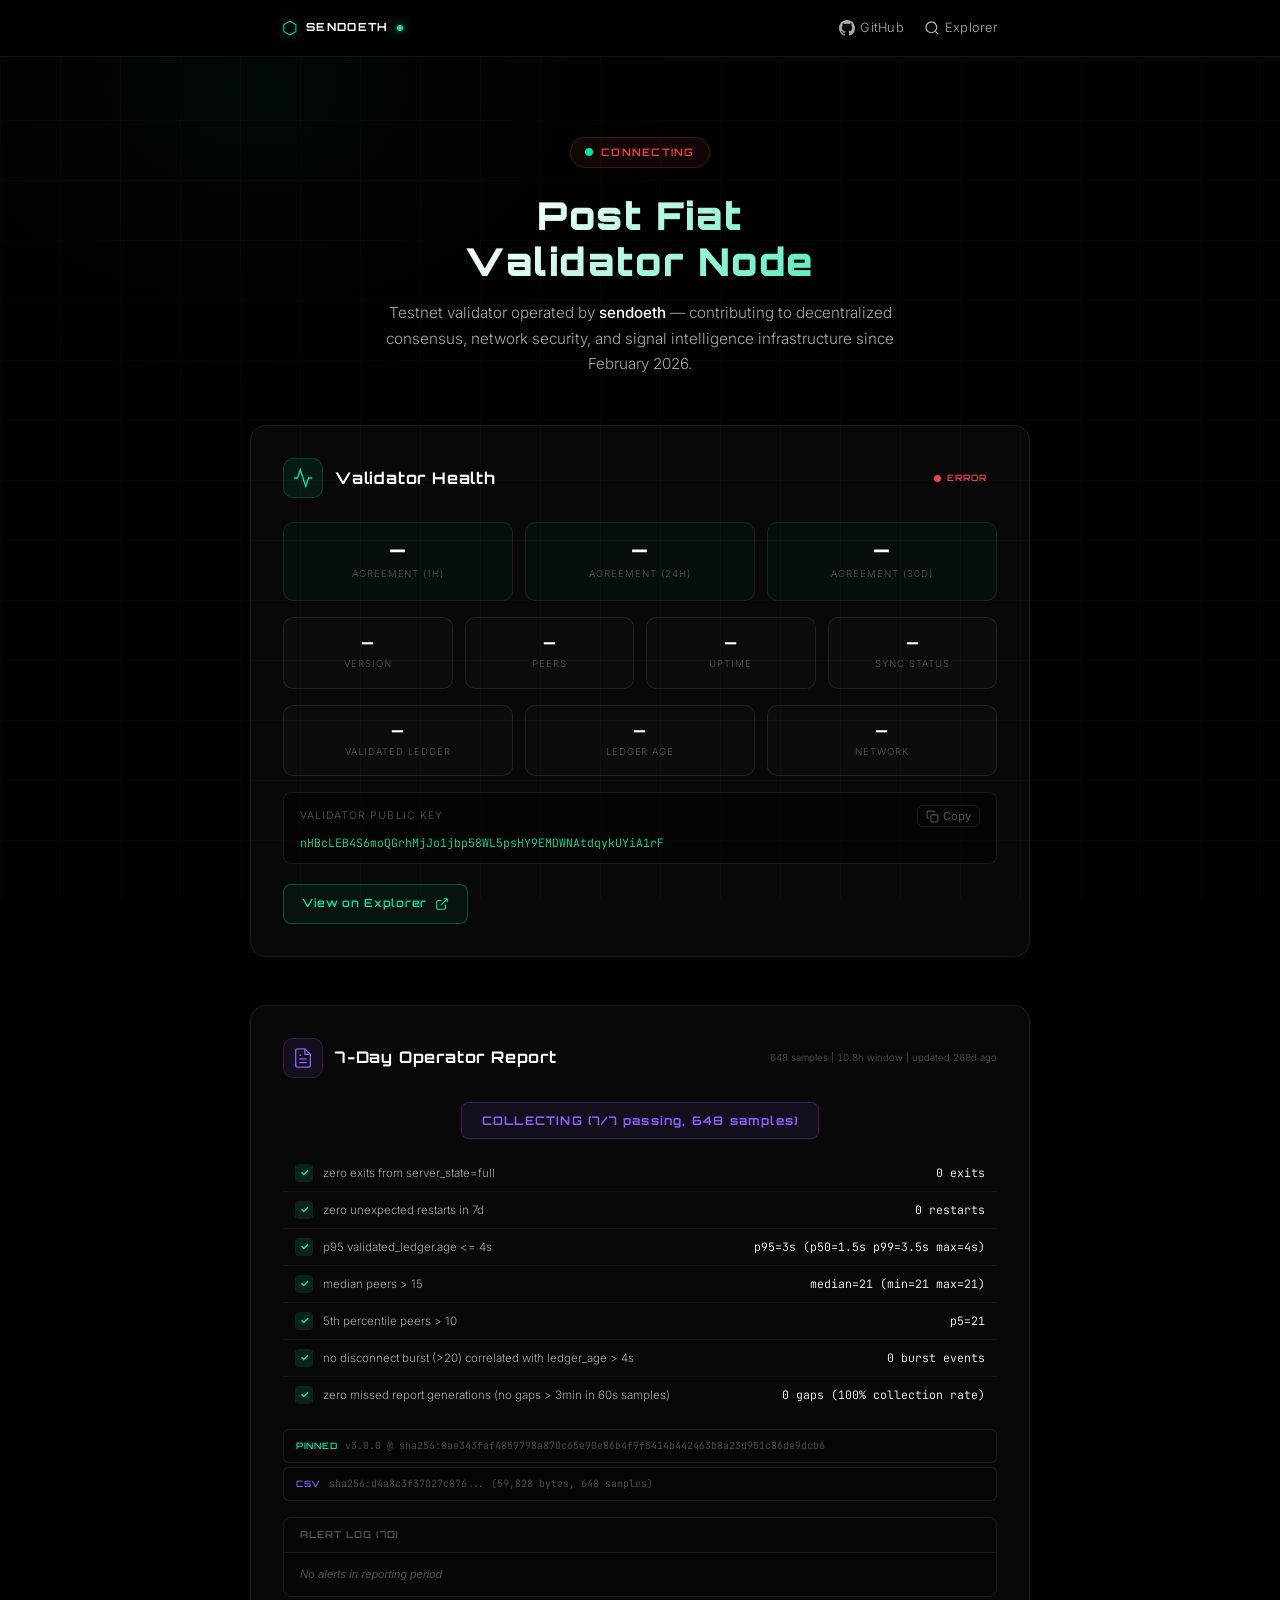
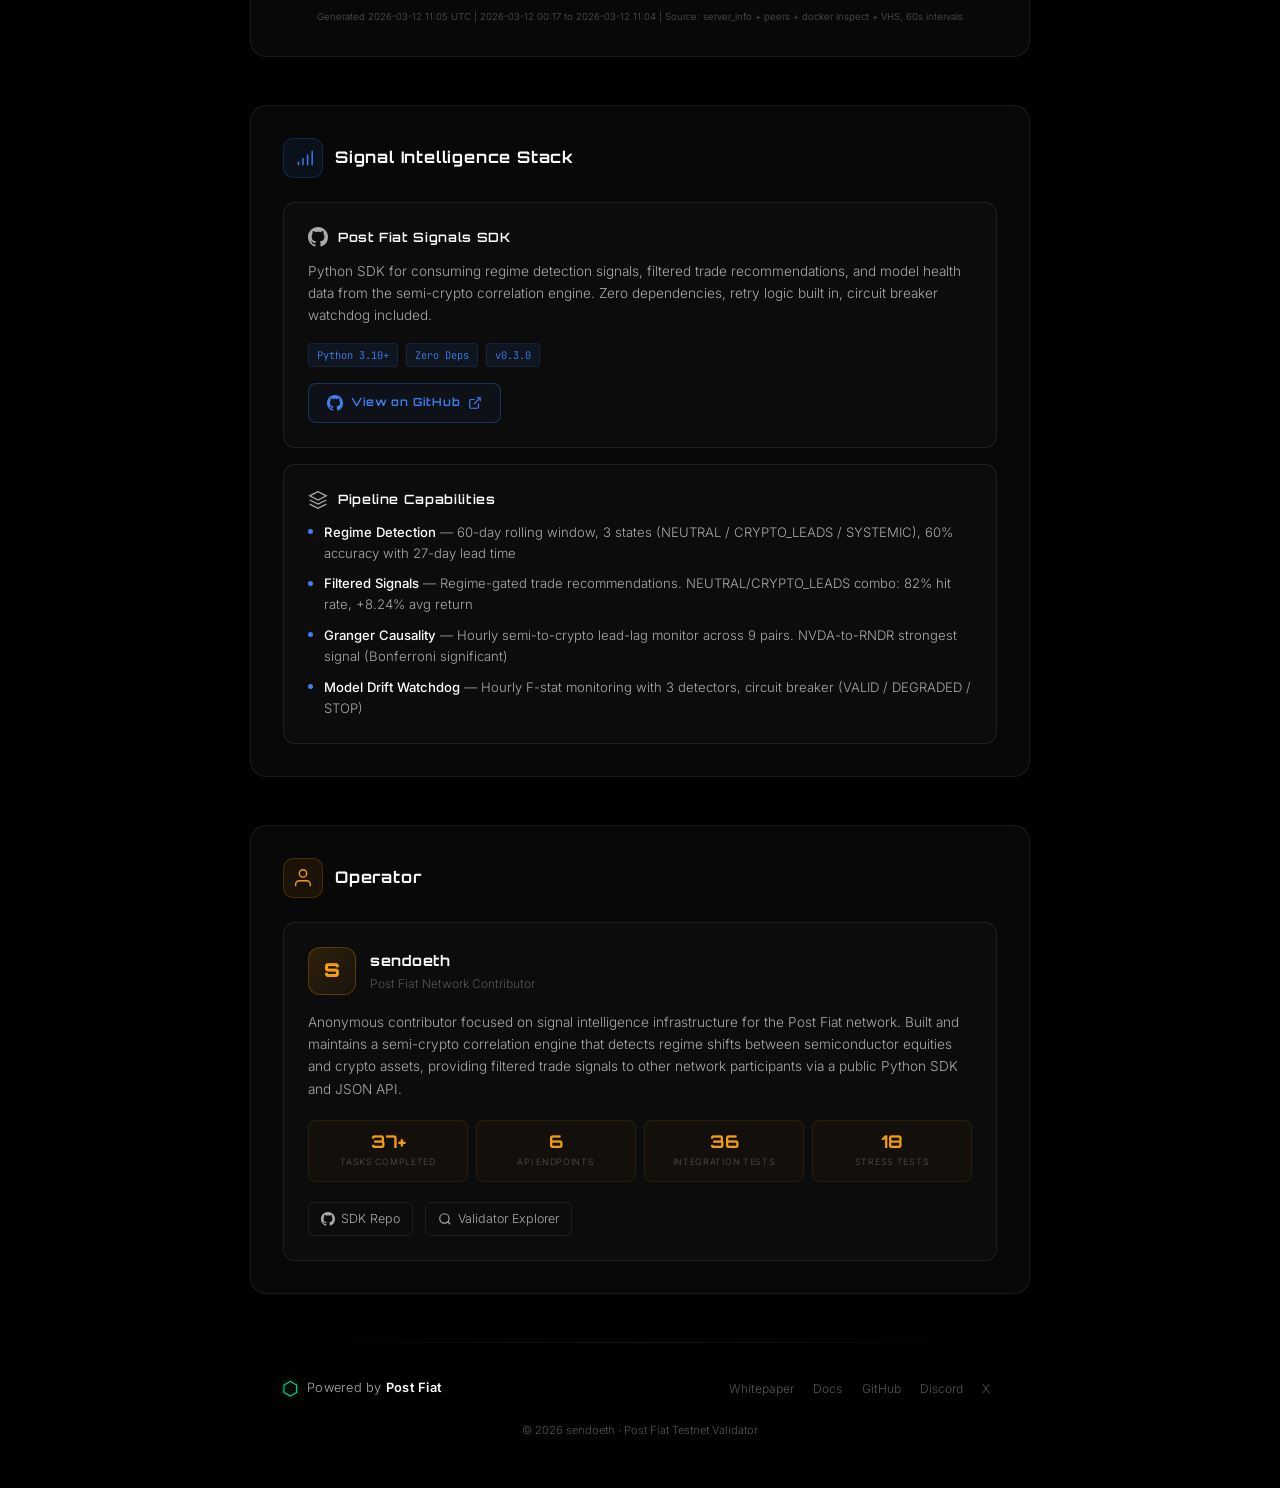
==== commit d36253a3: "rename username from sendonanawitakeshi to sendoeth Co-Authored-By: Claude Opus 4.6 <noreply@anthrop" ====
--- a/index.html
+++ b/index.html
@@ -3,8 +3,8 @@
 <head>
   <meta charset="UTF-8" />
   <meta name="viewport" content="width=device-width, initial-scale=1.0" />
-  <title>sendonanawitakeshi — Post Fiat Validator</title>
-  <meta name="description" content="Post Fiat testnet validator node operated by sendonanawitakeshi. Live health metrics, signal intelligence SDK, and semi-crypto correlation engine." />
+  <title>sendoeth — Post Fiat Validator</title>
+  <meta name="description" content="Post Fiat testnet validator node operated by sendoeth. Live health metrics, signal intelligence SDK, and semi-crypto correlation engine." />
   <link rel="preconnect" href="https://fonts.googleapis.com" />
   <link rel="preconnect" href="https://fonts.gstatic.com" crossorigin />
   <link href="https://fonts.googleapis.com/css2?family=Orbitron:wght@400;600;700;900&family=Inter:wght@300;400;500;600&family=JetBrains+Mono:wght@400;500&display=swap" rel="stylesheet" />
@@ -18,11 +18,11 @@
     <nav class="nav-container">
       <div class="logo">
         <span class="logo-hex">&#x2B21;</span>
-        <span class="logo-text">SENDONANAWITAKESHI</span>
+        <span class="logo-text">SENDOETH</span>
         <span class="logo-dot"></span>
       </div>
       <div class="nav-links">
-        <a href="https://github.com/sendonanawitakeshi" target="_blank" rel="noopener" class="nav-link">
+        <a href="https://github.com/sendoeth" target="_blank" rel="noopener" class="nav-link">
           <svg width="16" height="16" viewBox="0 0 24 24" fill="currentColor"><path d="M12 0C5.37 0 0 5.37 0 12c0 5.31 3.435 9.795 8.205 11.385.6.105.825-.255.825-.57 0-.285-.015-1.23-.015-2.235-3.015.555-3.795-.735-4.035-1.41-.135-.345-.72-1.41-1.23-1.695-.42-.225-1.02-.78-.015-.795.945-.015 1.62.87 1.845 1.23 1.08 1.815 2.805 1.305 3.495.99.105-.78.42-1.305.765-1.605-2.67-.3-5.46-1.335-5.46-5.925 0-1.305.465-2.385 1.23-3.225-.12-.3-.54-1.53.12-3.18 0 0 1.005-.315 3.3 1.23.96-.27 1.98-.405 3-.405s2.04.135 3 .405c2.295-1.56 3.3-1.23 3.3-1.23.66 1.65.24 2.88.12 3.18.765.84 1.23 1.905 1.23 3.225 0 4.605-2.805 5.625-5.475 5.925.435.375.81 1.095.81 2.22 0 1.605-.015 2.895-.015 3.3 0 .315.225.69.825.57A12.02 12.02 0 0024 12c0-6.63-5.37-12-12-12z"/></svg>
           GitHub
         </a>
@@ -43,7 +43,7 @@
           <span id="heroStatus">CONNECTING</span>
         </div>
         <h1 class="hero-title">Post Fiat<br/>Validator Node</h1>
-        <p class="hero-sub">Testnet validator operated by <strong>sendonanawitakeshi</strong> — contributing to decentralized consensus, network security, and signal intelligence infrastructure since February 2026.</p>
+        <p class="hero-sub">Testnet validator operated by <strong>sendoeth</strong> — contributing to decentralized consensus, network security, and signal intelligence infrastructure since February 2026.</p>
       </div>
     </section>
 
@@ -192,7 +192,7 @@
               <span class="signal-stat">Zero Deps</span>
               <span class="signal-stat">v0.3.0</span>
             </div>
-            <a href="https://github.com/sendonanawitakeshi/post-fiat-signals" target="_blank" rel="noopener" class="cta-btn cta-btn--blue">
+            <a href="https://github.com/sendoeth/post-fiat-signals" target="_blank" rel="noopener" class="cta-btn cta-btn--blue">
               <svg width="16" height="16" viewBox="0 0 24 24" fill="currentColor"><path d="M12 0C5.37 0 0 5.37 0 12c0 5.31 3.435 9.795 8.205 11.385.6.105.825-.255.825-.57 0-.285-.015-1.23-.015-2.235-3.015.555-3.795-.735-4.035-1.41-.135-.345-.72-1.41-1.23-1.695-.42-.225-1.02-.78-.015-.795.945-.015 1.62.87 1.845 1.23 1.08 1.815 2.805 1.305 3.495.99.105-.78.42-1.305.765-1.605-2.67-.3-5.46-1.335-5.46-5.925 0-1.305.465-2.385 1.23-3.225-.12-.3-.54-1.53.12-3.18 0 0 1.005-.315 3.3 1.23.96-.27 1.98-.405 3-.405s2.04.135 3 .405c2.295-1.56 3.3-1.23 3.3-1.23.66 1.65.24 2.88.12 3.18.765.84 1.23 1.905 1.23 3.225 0 4.605-2.805 5.625-5.475 5.925.435.375.81 1.095.81 2.22 0 1.605-.015 2.895-.015 3.3 0 .315.225.69.825.57A12.02 12.02 0 0024 12c0-6.63-5.37-12-12-12z"/></svg>
               View on GitHub
               <svg width="14" height="14" viewBox="0 0 24 24" fill="none" stroke="currentColor" stroke-width="2"><path d="M18 13v6a2 2 0 01-2 2H5a2 2 0 01-2-2V8a2 2 0 012-2h6"/><polyline points="15 3 21 3 21 9"/><line x1="10" y1="14" x2="21" y2="3"/></svg>
@@ -231,7 +231,7 @@
               <span>S</span>
             </div>
             <div class="operator-info">
-              <h3 class="operator-name">sendonanawitakeshi</h3>
+              <h3 class="operator-name">sendoeth</h3>
               <p class="operator-role">Post Fiat Network Contributor</p>
             </div>
           </div>
@@ -255,7 +255,7 @@
             </div>
           </div>
           <div class="operator-links">
-            <a href="https://github.com/sendonanawitakeshi/post-fiat-signals" target="_blank" rel="noopener" class="operator-link">
+            <a href="https://github.com/sendoeth/post-fiat-signals" target="_blank" rel="noopener" class="operator-link">
               <svg width="14" height="14" viewBox="0 0 24 24" fill="currentColor"><path d="M12 0C5.37 0 0 5.37 0 12c0 5.31 3.435 9.795 8.205 11.385.6.105.825-.255.825-.57 0-.285-.015-1.23-.015-2.235-3.015.555-3.795-.735-4.035-1.41-.135-.345-.72-1.41-1.23-1.695-.42-.225-1.02-.78-.015-.795.945-.015 1.62.87 1.845 1.23 1.08 1.815 2.805 1.305 3.495.99.105-.78.42-1.305.765-1.605-2.67-.3-5.46-1.335-5.46-5.925 0-1.305.465-2.385 1.23-3.225-.12-.3-.54-1.53.12-3.18 0 0 1.005-.315 3.3 1.23.96-.27 1.98-.405 3-.405s2.04.135 3 .405c2.295-1.56 3.3-1.23 3.3-1.23.66 1.65.24 2.88.12 3.18.765.84 1.23 1.905 1.23 3.225 0 4.605-2.805 5.625-5.475 5.925.435.375.81 1.095.81 2.22 0 1.605-.015 2.895-.015 3.3 0 .315.225.69.825.57A12.02 12.02 0 0024 12c0-6.63-5.37-12-12-12z"/></svg>
               SDK Repo
             </a>
@@ -285,7 +285,7 @@
           <a href="https://x.com/PostFiatOrg" target="_blank" rel="noopener" class="pf-link">X</a>
         </nav>
       </div>
-      <p class="footer-copy">&copy; 2026 sendonanawitakeshi &middot; Post Fiat Testnet Validator</p>
+      <p class="footer-copy">&copy; 2026 sendoeth &middot; Post Fiat Testnet Validator</p>
     </div>
   </footer>
 
--- a/styles.css
+++ b/styles.css
@@ -1,5 +1,5 @@
 /* ============================================================
-   sendonanawitakeshi — Post Fiat Validator
+   sendoeth — Post Fiat Validator
    Dark minimalist theme with green/blue/amber accents
    ============================================================ */
 
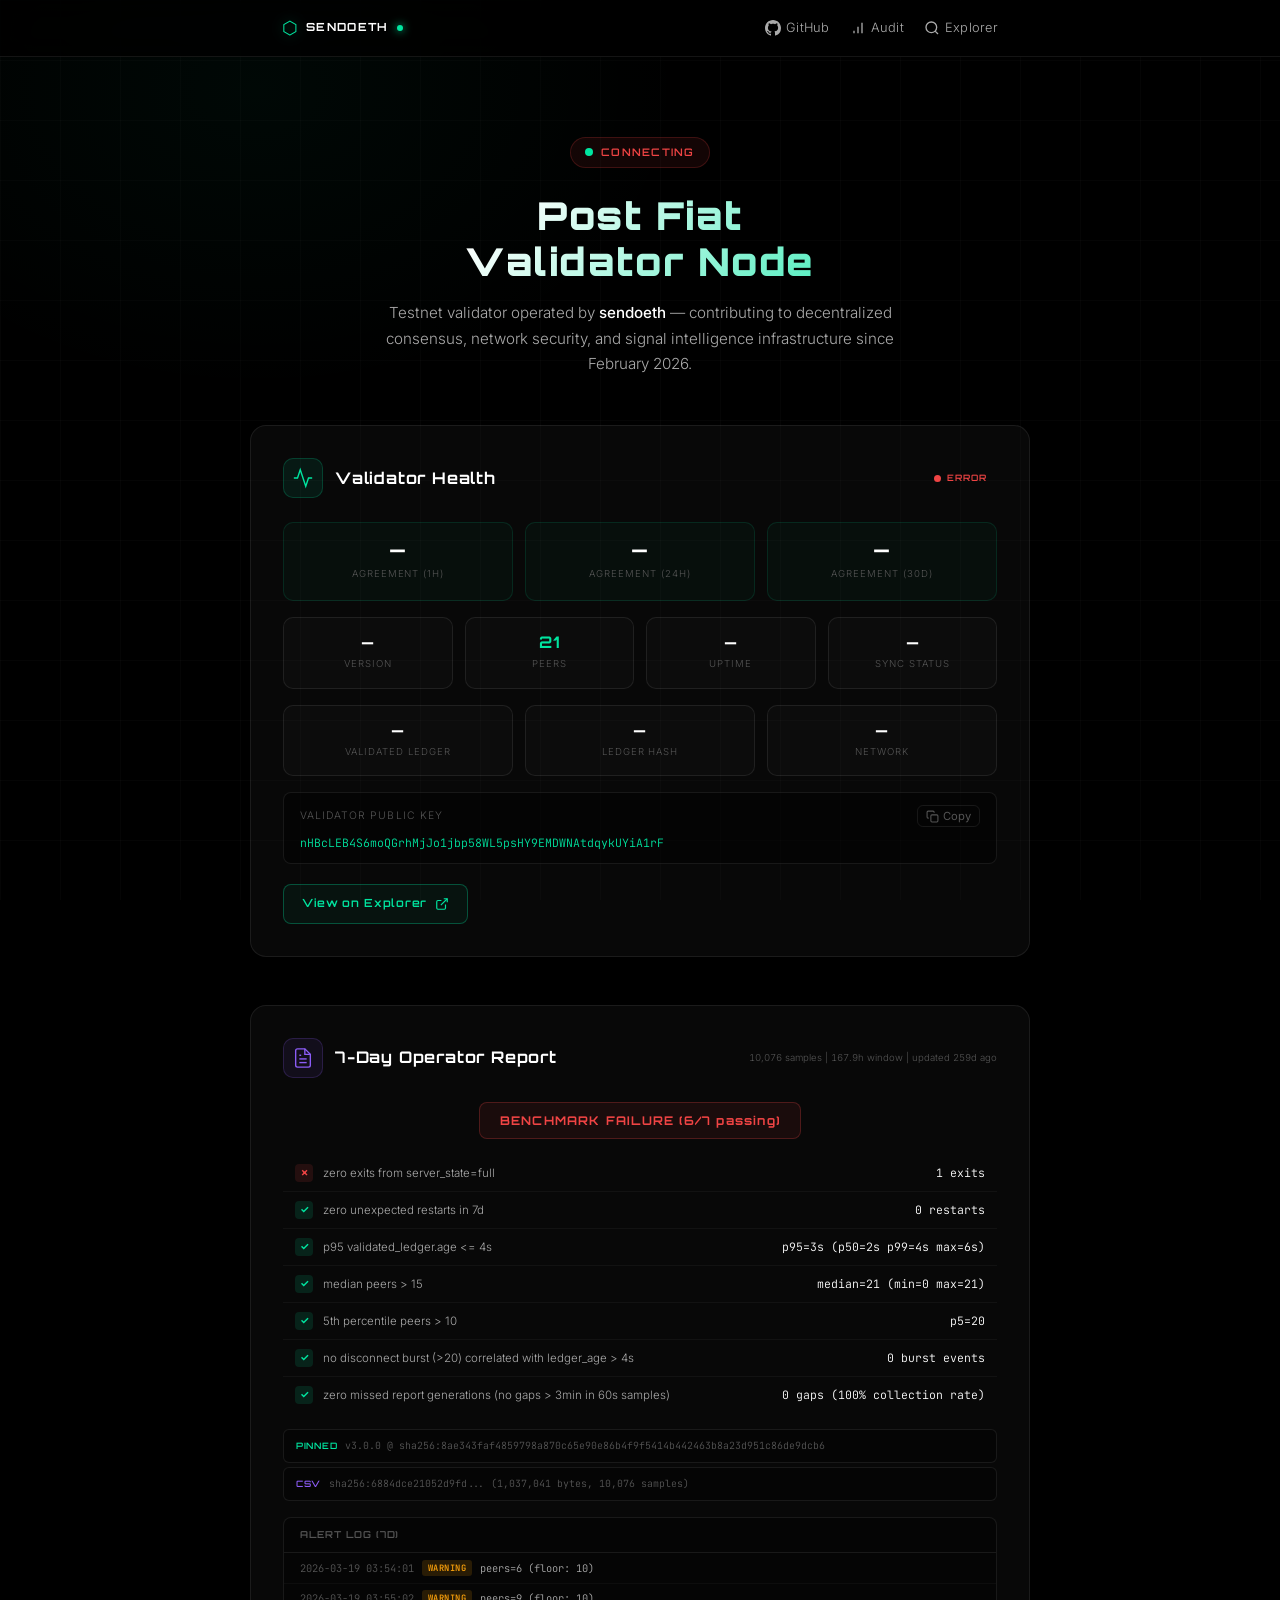
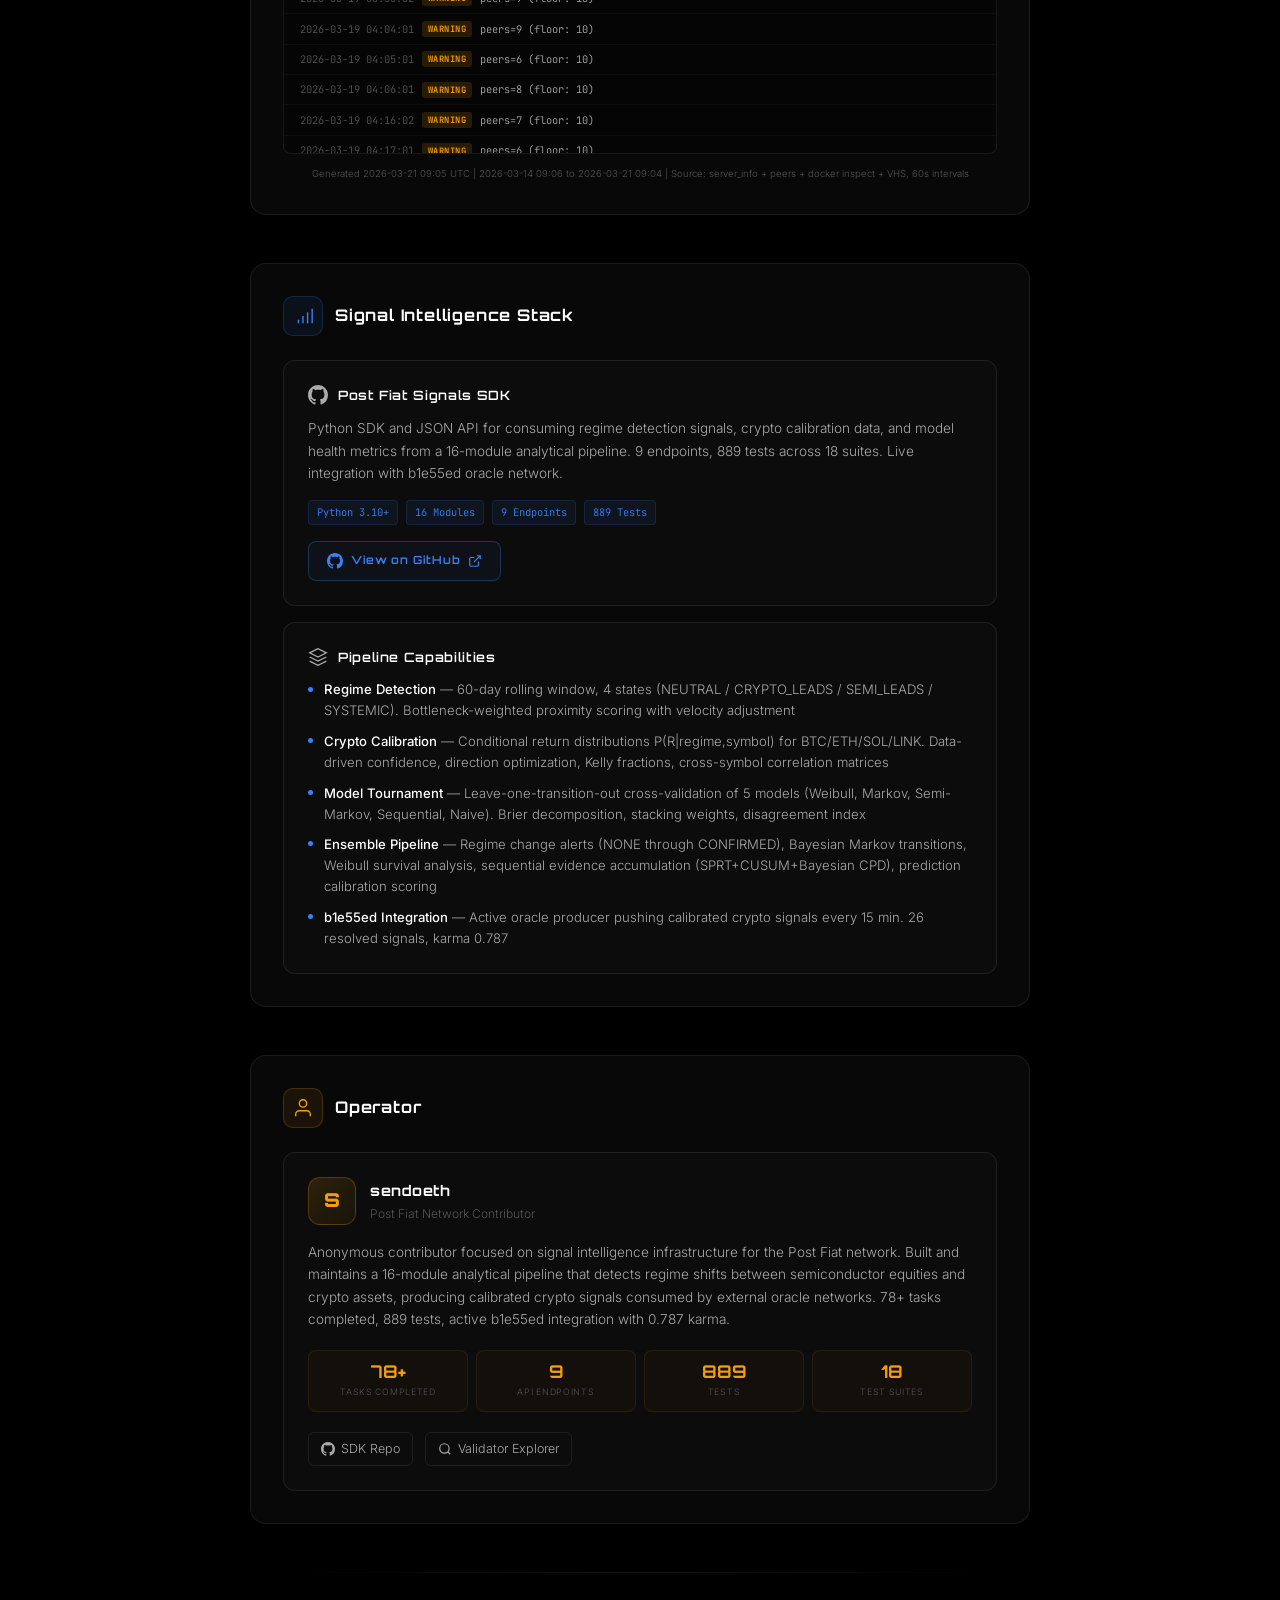
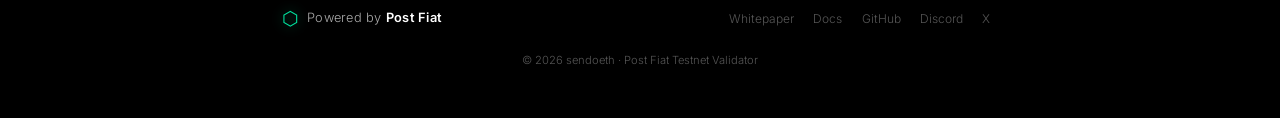
==== commit 8a3a637a: "update site: stats, pipeline section, OG tags, audit nav link - operator stats: 78+ tasks, 9 endpoin" ====
--- a/index.html
+++ b/index.html
@@ -4,7 +4,14 @@
   <meta charset="UTF-8" />
   <meta name="viewport" content="width=device-width, initial-scale=1.0" />
   <title>sendoeth — Post Fiat Validator</title>
-  <meta name="description" content="Post Fiat testnet validator node operated by sendoeth. Live health metrics, signal intelligence SDK, and semi-crypto correlation engine." />
+  <meta name="description" content="Post Fiat testnet validator node operated by sendoeth. Live health metrics, 16-module analytical pipeline, and crypto signal intelligence infrastructure." />
+  <meta property="og:title" content="sendoeth — Post Fiat Validator" />
+  <meta property="og:description" content="Testnet validator with live health metrics, 16-module signal pipeline, 889 tests, and b1e55ed oracle integration. 99.99% agreement score." />
+  <meta property="og:type" content="website" />
+  <meta property="og:url" content="https://sendoeth.github.io/validator/" />
+  <meta name="twitter:card" content="summary" />
+  <meta name="twitter:title" content="sendoeth — Post Fiat Validator" />
+  <meta name="twitter:description" content="Testnet validator with live health metrics, 16-module signal pipeline, and b1e55ed oracle integration." />
   <link rel="preconnect" href="https://fonts.googleapis.com" />
   <link rel="preconnect" href="https://fonts.gstatic.com" crossorigin />
   <link href="https://fonts.googleapis.com/css2?family=Orbitron:wght@400;600;700;900&family=Inter:wght@300;400;500;600&family=JetBrains+Mono:wght@400;500&display=swap" rel="stylesheet" />
@@ -26,6 +33,10 @@
           <svg width="16" height="16" viewBox="0 0 24 24" fill="currentColor"><path d="M12 0C5.37 0 0 5.37 0 12c0 5.31 3.435 9.795 8.205 11.385.6.105.825-.255.825-.57 0-.285-.015-1.23-.015-2.235-3.015.555-3.795-.735-4.035-1.41-.135-.345-.72-1.41-1.23-1.695-.42-.225-1.02-.78-.015-.795.945-.015 1.62.87 1.845 1.23 1.08 1.815 2.805 1.305 3.495.99.105-.78.42-1.305.765-1.605-2.67-.3-5.46-1.335-5.46-5.925 0-1.305.465-2.385 1.23-3.225-.12-.3-.54-1.53.12-3.18 0 0 1.005-.315 3.3 1.23.96-.27 1.98-.405 3-.405s2.04.135 3 .405c2.295-1.56 3.3-1.23 3.3-1.23.66 1.65.24 2.88.12 3.18.765.84 1.23 1.905 1.23 3.225 0 4.605-2.805 5.625-5.475 5.925.435.375.81 1.095.81 2.22 0 1.605-.015 2.895-.015 3.3 0 .315.225.69.825.57A12.02 12.02 0 0024 12c0-6.63-5.37-12-12-12z"/></svg>
           GitHub
         </a>
+        <a href="audit.html" class="nav-link">
+          <svg width="16" height="16" viewBox="0 0 24 24" fill="none" stroke="currentColor" stroke-width="2"><path d="M12 20V10"/><path d="M18 20V4"/><path d="M6 20v-4"/></svg>
+          Audit
+        </a>
         <a href="https://explorer.testnet.postfiat.org/validators/nHBcLEB4S6moQGrhMjJo1jbp58WL5psHY9EMDWNAtdqykUYiA1rF" target="_blank" rel="noopener" class="nav-link">
           <svg width="16" height="16" viewBox="0 0 24 24" fill="none" stroke="currentColor" stroke-width="2"><circle cx="11" cy="11" r="8"/><path d="M21 21l-4.35-4.35"/></svg>
           Explorer
@@ -109,7 +120,7 @@
           </div>
           <div class="metric-card">
             <span class="metric-value metric-value--sm" id="statLedgerAge">—</span>
-            <span class="metric-label">Ledger Age</span>
+            <span class="metric-label">Ledger Hash</span>
           </div>
           <div class="metric-card">
             <span class="metric-value metric-value--sm" id="statNetwork">—</span>
@@ -186,11 +197,12 @@
               <svg width="20" height="20" viewBox="0 0 24 24" fill="currentColor" class="signal-icon"><path d="M12 0C5.37 0 0 5.37 0 12c0 5.31 3.435 9.795 8.205 11.385.6.105.825-.255.825-.57 0-.285-.015-1.23-.015-2.235-3.015.555-3.795-.735-4.035-1.41-.135-.345-.72-1.41-1.23-1.695-.42-.225-1.02-.78-.015-.795.945-.015 1.62.87 1.845 1.23 1.08 1.815 2.805 1.305 3.495.99.105-.78.42-1.305.765-1.605-2.67-.3-5.46-1.335-5.46-5.925 0-1.305.465-2.385 1.23-3.225-.12-.3-.54-1.53.12-3.18 0 0 1.005-.315 3.3 1.23.96-.27 1.98-.405 3-.405s2.04.135 3 .405c2.295-1.56 3.3-1.23 3.3-1.23.66 1.65.24 2.88.12 3.18.765.84 1.23 1.905 1.23 3.225 0 4.605-2.805 5.625-5.475 5.925.435.375.81 1.095.81 2.22 0 1.605-.015 2.895-.015 3.3 0 .315.225.69.825.57A12.02 12.02 0 0024 12c0-6.63-5.37-12-12-12z"/></svg>
               <h3 class="signal-card-title">Post Fiat Signals SDK</h3>
             </div>
-            <p class="signal-card-desc">Python SDK for consuming regime detection signals, filtered trade recommendations, and model health data from the semi-crypto correlation engine. Zero dependencies, retry logic built in, circuit breaker watchdog included.</p>
+            <p class="signal-card-desc">Python SDK and JSON API for consuming regime detection signals, crypto calibration data, and model health metrics from a 16-module analytical pipeline. 9 endpoints, 889 tests across 18 suites. Live integration with b1e55ed oracle network.</p>
             <div class="signal-card-stats">
               <span class="signal-stat">Python 3.10+</span>
-              <span class="signal-stat">Zero Deps</span>
-              <span class="signal-stat">v0.3.0</span>
+              <span class="signal-stat">16 Modules</span>
+              <span class="signal-stat">9 Endpoints</span>
+              <span class="signal-stat">889 Tests</span>
             </div>
             <a href="https://github.com/sendoeth/post-fiat-signals" target="_blank" rel="noopener" class="cta-btn cta-btn--blue">
               <svg width="16" height="16" viewBox="0 0 24 24" fill="currentColor"><path d="M12 0C5.37 0 0 5.37 0 12c0 5.31 3.435 9.795 8.205 11.385.6.105.825-.255.825-.57 0-.285-.015-1.23-.015-2.235-3.015.555-3.795-.735-4.035-1.41-.135-.345-.72-1.41-1.23-1.695-.42-.225-1.02-.78-.015-.795.945-.015 1.62.87 1.845 1.23 1.08 1.815 2.805 1.305 3.495.99.105-.78.42-1.305.765-1.605-2.67-.3-5.46-1.335-5.46-5.925 0-1.305.465-2.385 1.23-3.225-.12-.3-.54-1.53.12-3.18 0 0 1.005-.315 3.3 1.23.96-.27 1.98-.405 3-.405s2.04.135 3 .405c2.295-1.56 3.3-1.23 3.3-1.23.66 1.65.24 2.88.12 3.18.765.84 1.23 1.905 1.23 3.225 0 4.605-2.805 5.625-5.475 5.925.435.375.81 1.095.81 2.22 0 1.605-.015 2.895-.015 3.3 0 .315.225.69.825.57A12.02 12.02 0 0024 12c0-6.63-5.37-12-12-12z"/></svg>
@@ -205,10 +217,11 @@
               <h3 class="signal-card-title">Pipeline Capabilities</h3>
             </div>
             <ul class="signal-list">
-              <li><strong>Regime Detection</strong> — 60-day rolling window, 3 states (NEUTRAL / CRYPTO_LEADS / SYSTEMIC), 60% accuracy with 27-day lead time</li>
-              <li><strong>Filtered Signals</strong> — Regime-gated trade recommendations. NEUTRAL/CRYPTO_LEADS combo: 82% hit rate, +8.24% avg return</li>
-              <li><strong>Granger Causality</strong> — Hourly semi-to-crypto lead-lag monitor across 9 pairs. NVDA-to-RNDR strongest signal (Bonferroni significant)</li>
-              <li><strong>Model Drift Watchdog</strong> — Hourly F-stat monitoring with 3 detectors, circuit breaker (VALID / DEGRADED / STOP)</li>
+              <li><strong>Regime Detection</strong> — 60-day rolling window, 4 states (NEUTRAL / CRYPTO_LEADS / SEMI_LEADS / SYSTEMIC). Bottleneck-weighted proximity scoring with velocity adjustment</li>
+              <li><strong>Crypto Calibration</strong> — Conditional return distributions P(R|regime,symbol) for BTC/ETH/SOL/LINK. Data-driven confidence, direction optimization, Kelly fractions, cross-symbol correlation matrices</li>
+              <li><strong>Model Tournament</strong> — Leave-one-transition-out cross-validation of 5 models (Weibull, Markov, Semi-Markov, Sequential, Naive). Brier decomposition, stacking weights, disagreement index</li>
+              <li><strong>Ensemble Pipeline</strong> — Regime change alerts (NONE through CONFIRMED), Bayesian Markov transitions, Weibull survival analysis, sequential evidence accumulation (SPRT+CUSUM+Bayesian CPD), prediction calibration scoring</li>
+              <li><strong>b1e55ed Integration</strong> — Active oracle producer pushing calibrated crypto signals every 15 min. 26 resolved signals, karma 0.787</li>
             </ul>
           </div>
         </div>
@@ -235,23 +248,23 @@
               <p class="operator-role">Post Fiat Network Contributor</p>
             </div>
           </div>
-          <p class="operator-desc">Anonymous contributor focused on signal intelligence infrastructure for the Post Fiat network. Built and maintains a semi-crypto correlation engine that detects regime shifts between semiconductor equities and crypto assets, providing filtered trade signals to other network participants via a public Python SDK and JSON API.</p>
+          <p class="operator-desc">Anonymous contributor focused on signal intelligence infrastructure for the Post Fiat network. Built and maintains a 16-module analytical pipeline that detects regime shifts between semiconductor equities and crypto assets, producing calibrated crypto signals consumed by external oracle networks. 78+ tasks completed, 889 tests, active b1e55ed integration with 0.787 karma.</p>
           <div class="operator-contributions">
             <div class="contribution">
-              <span class="contribution-num">37+</span>
+              <span class="contribution-num">78+</span>
               <span class="contribution-label">Tasks Completed</span>
             </div>
             <div class="contribution">
-              <span class="contribution-num">6</span>
+              <span class="contribution-num">9</span>
               <span class="contribution-label">API Endpoints</span>
             </div>
             <div class="contribution">
-              <span class="contribution-num">36</span>
-              <span class="contribution-label">Integration Tests</span>
+              <span class="contribution-num">889</span>
+              <span class="contribution-label">Tests</span>
             </div>
             <div class="contribution">
               <span class="contribution-num">18</span>
-              <span class="contribution-label">Stress Tests</span>
+              <span class="contribution-label">Test Suites</span>
             </div>
           </div>
           <div class="operator-links">
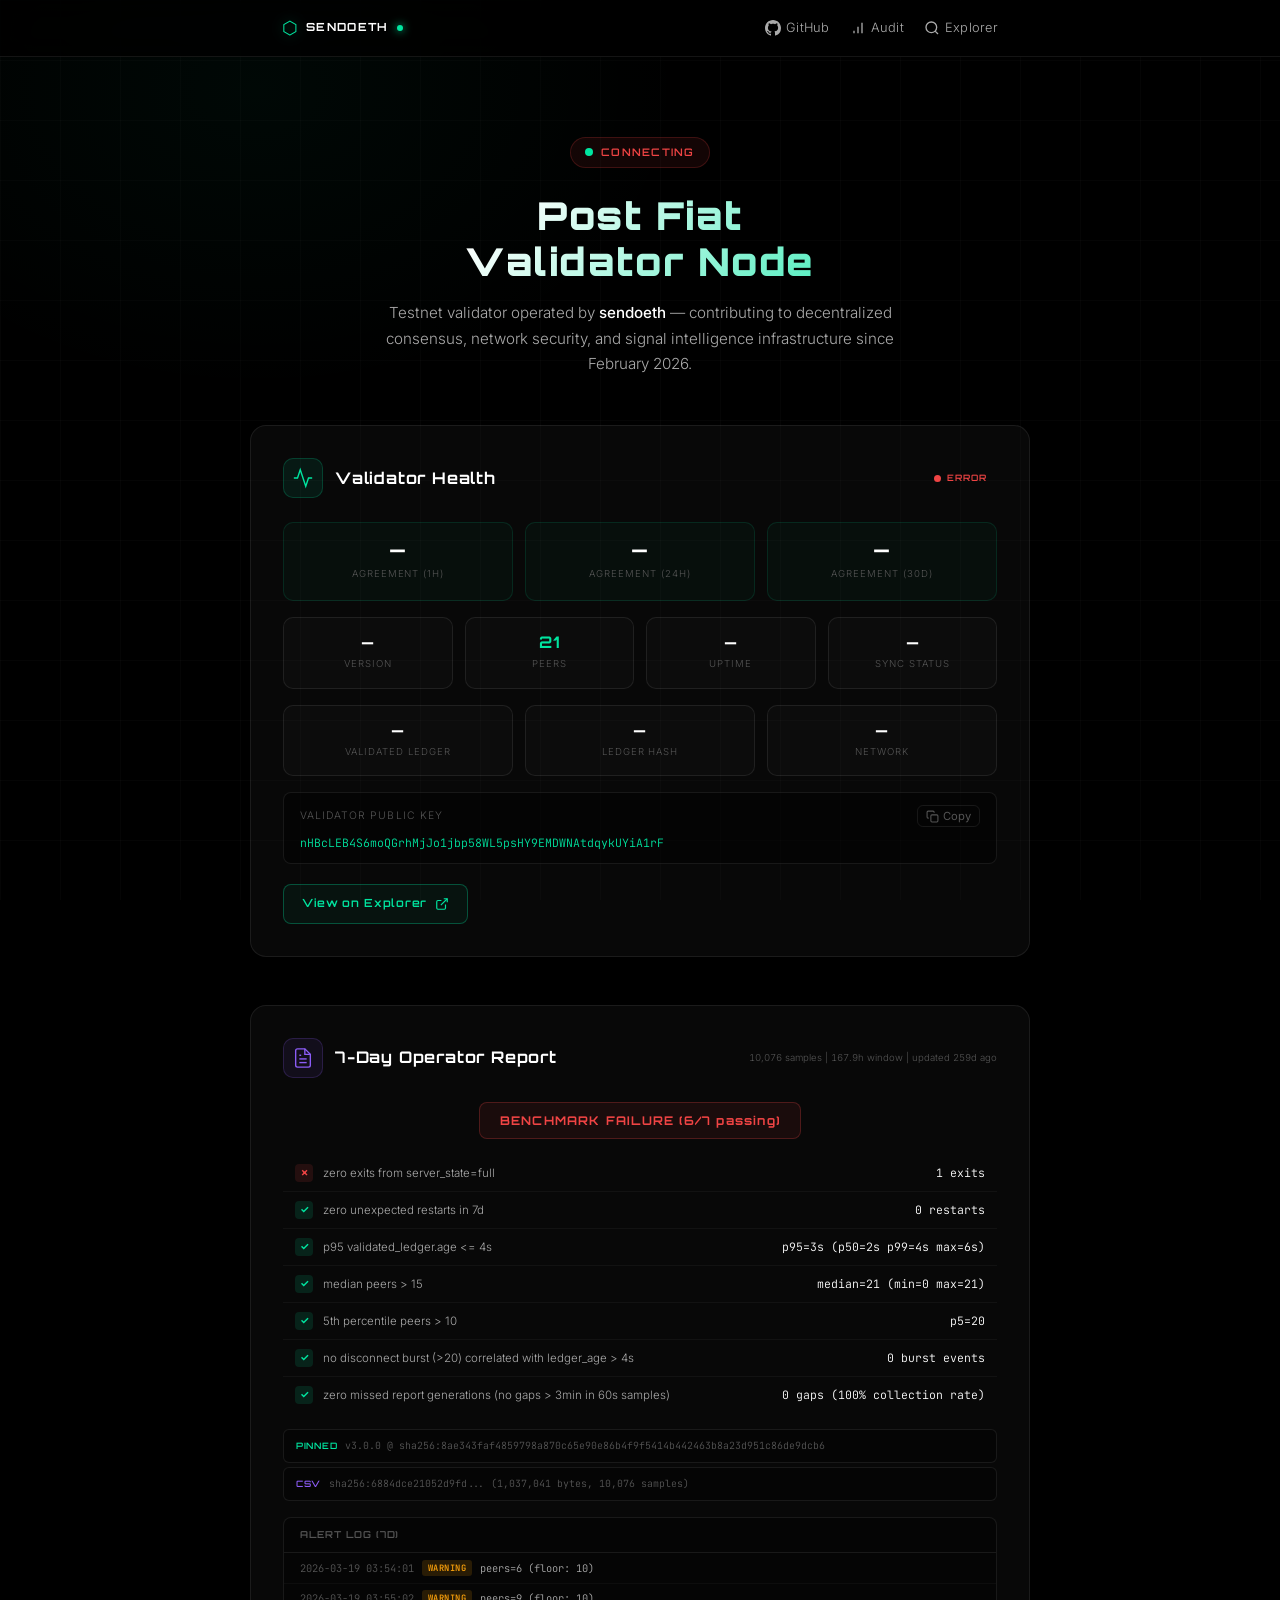
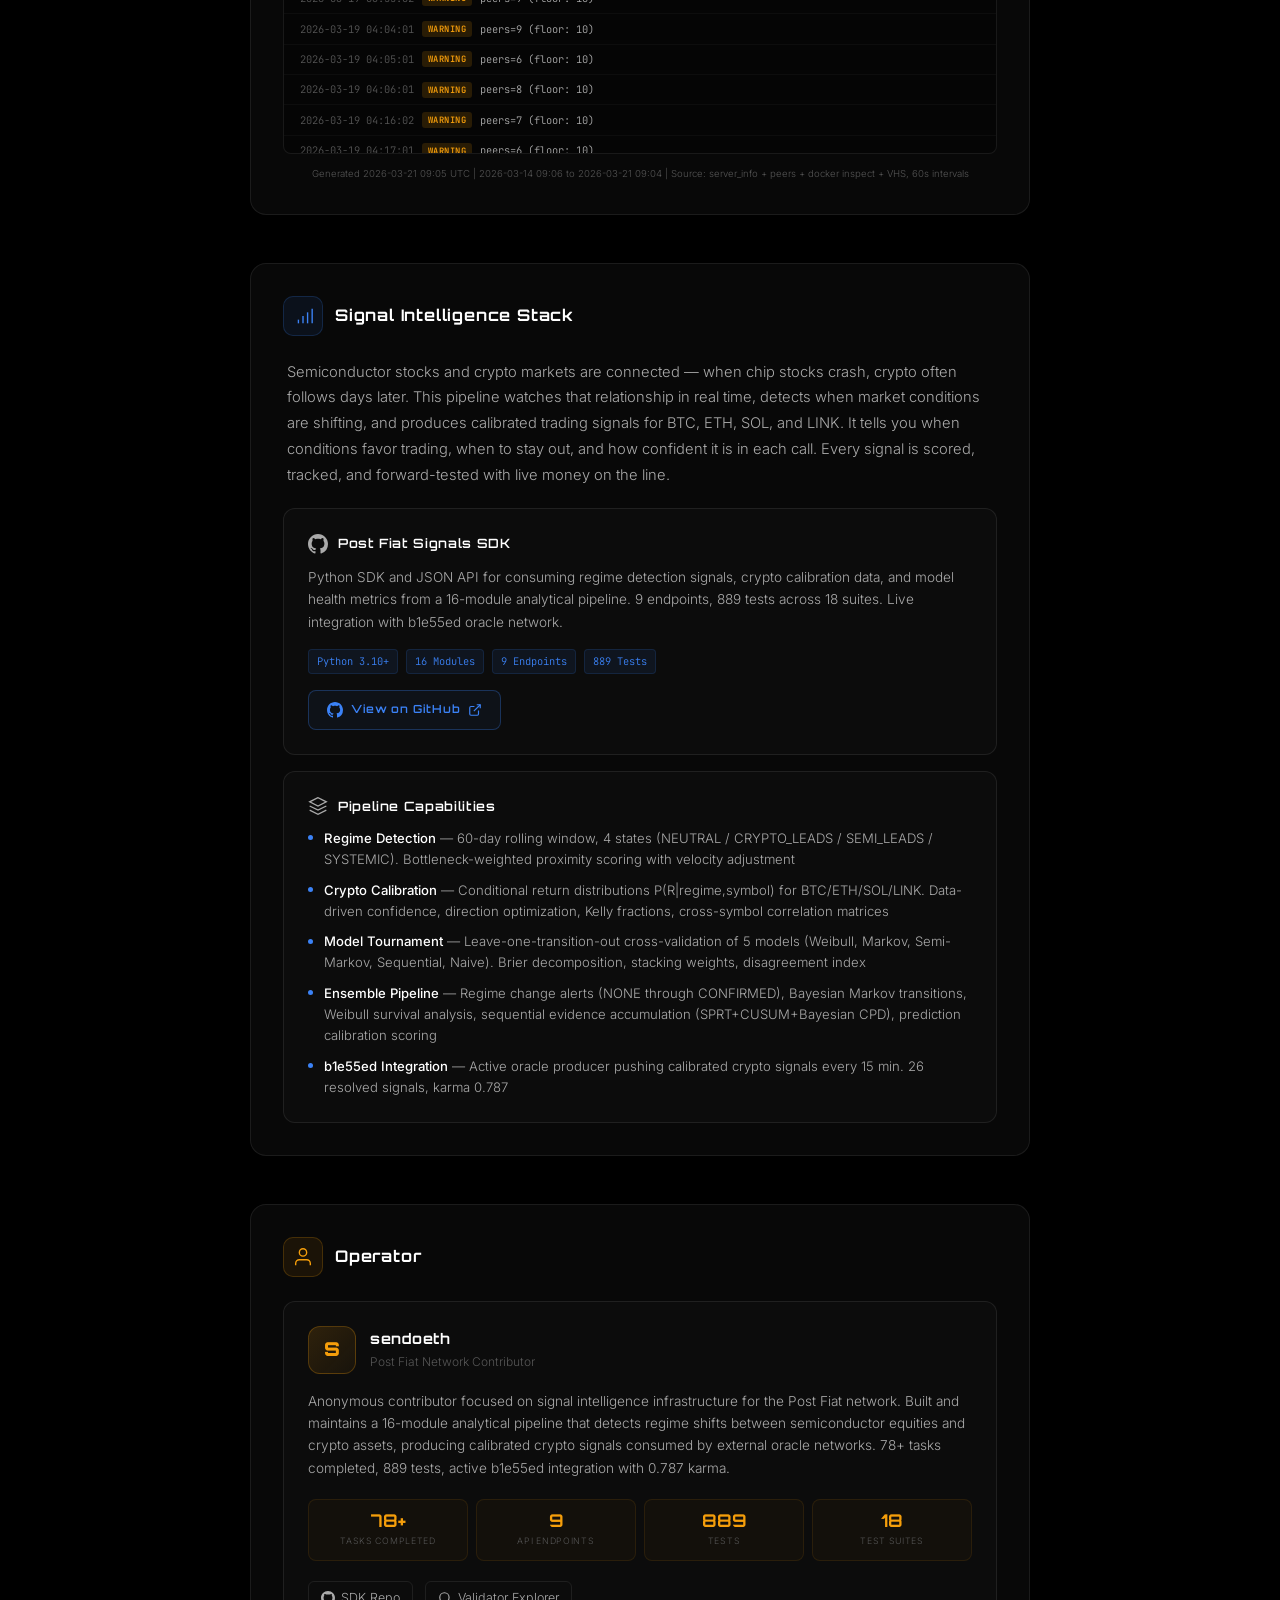
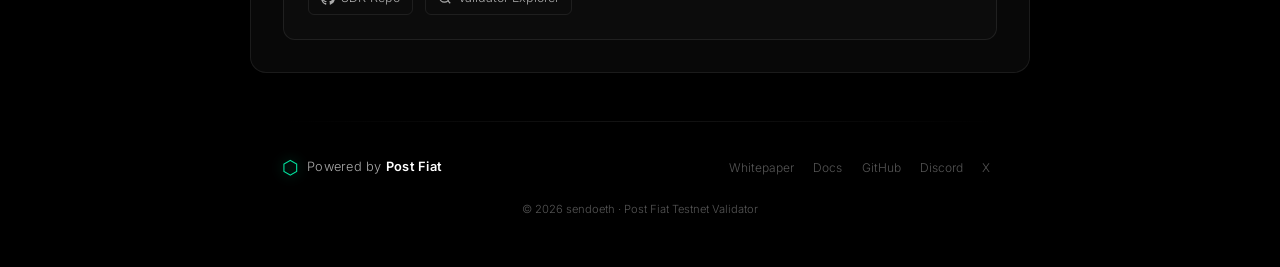
==== commit b1dc7a49: "add plain-language intro to signal intelligence section" ====
--- a/index.html
+++ b/index.html
@@ -12,6 +12,7 @@
   <meta name="twitter:card" content="summary" />
   <meta name="twitter:title" content="sendoeth — Post Fiat Validator" />
   <meta name="twitter:description" content="Testnet validator with live health metrics, 16-module signal pipeline, and b1e55ed oracle integration." />
+  <link rel="icon" type="image/svg+xml" href="favicon.svg" />
   <link rel="preconnect" href="https://fonts.googleapis.com" />
   <link rel="preconnect" href="https://fonts.gstatic.com" crossorigin />
   <link href="https://fonts.googleapis.com/css2?family=Orbitron:wght@400;600;700;900&family=Inter:wght@300;400;500;600&family=JetBrains+Mono:wght@400;500&display=swap" rel="stylesheet" />
@@ -190,6 +191,8 @@
           </div>
           <h2 class="section-title">Signal Intelligence Stack</h2>
         </div>
+
+        <p class="signal-intro">Semiconductor stocks and crypto markets are connected — when chip stocks crash, crypto often follows days later. This pipeline watches that relationship in real time, detects when market conditions are shifting, and produces calibrated trading signals for BTC, ETH, SOL, and LINK. It tells you when conditions favor trading, when to stay out, and how confident it is in each call. Every signal is scored, tracked, and forward-tested with live money on the line.</p>
 
         <div class="signal-grid">
           <div class="signal-card">
--- a/styles.css
+++ b/styles.css
@@ -568,6 +568,12 @@
 
 /* ── Signal Section ───────────────────────── */
 
+.signal-intro {
+  font-size: 0.92rem; color: var(--text-secondary);
+  line-height: 1.75; margin-bottom: 1.25rem;
+  padding: 0 0.25rem;
+}
+
 .signal-grid {
   display: grid; gap: 1rem;
   grid-template-columns: 1fr;
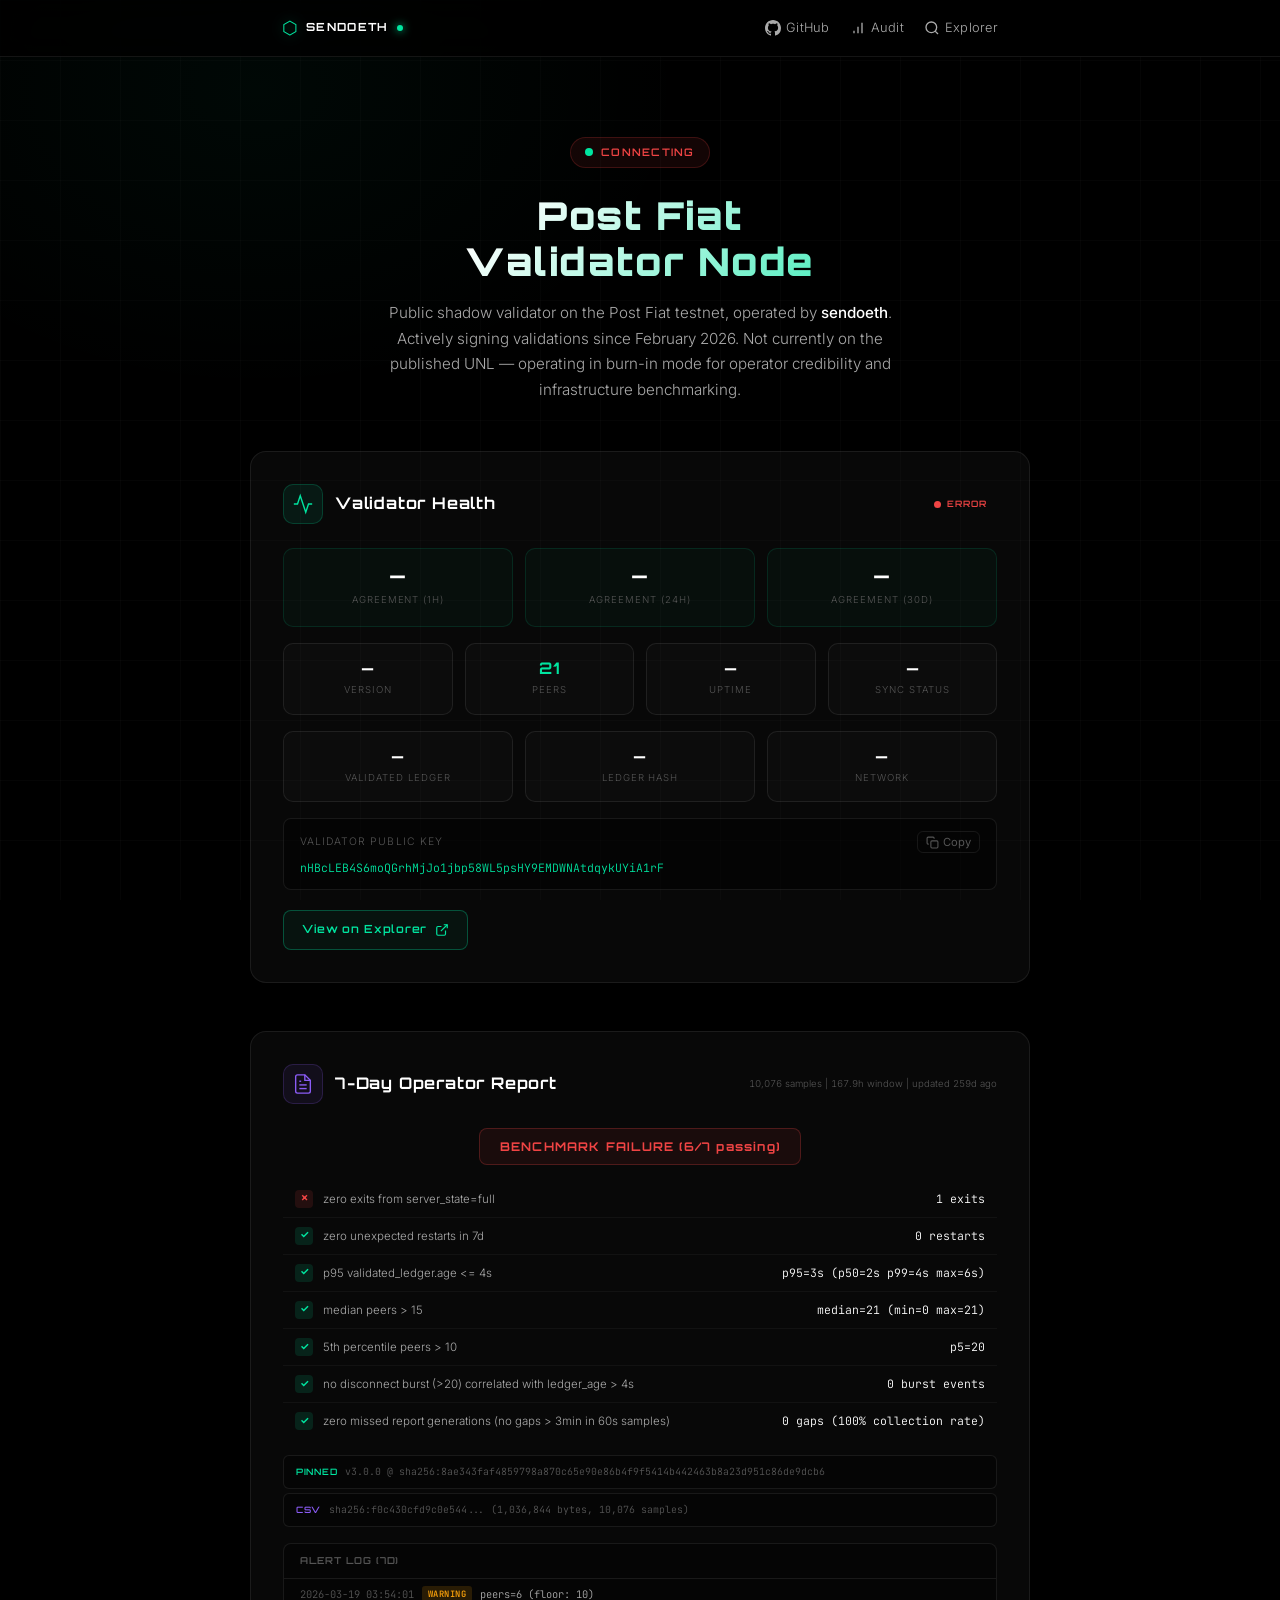
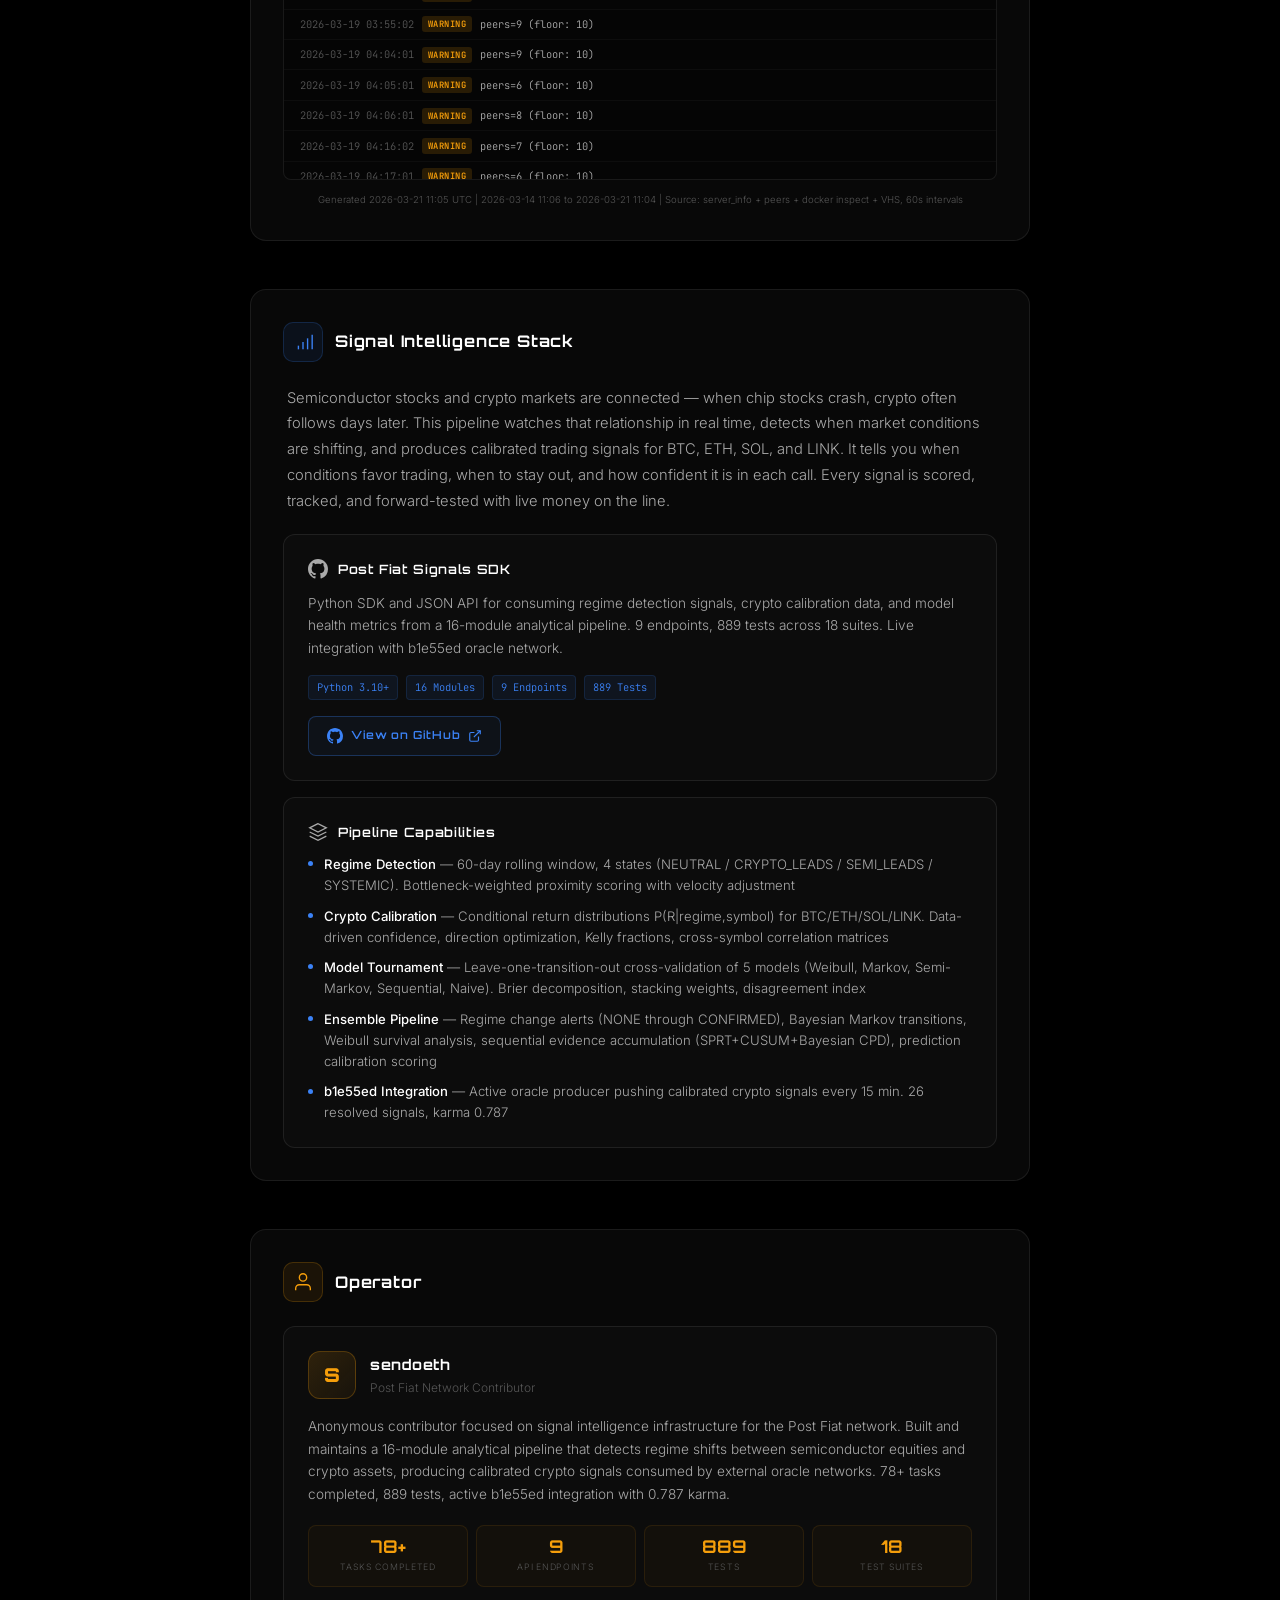
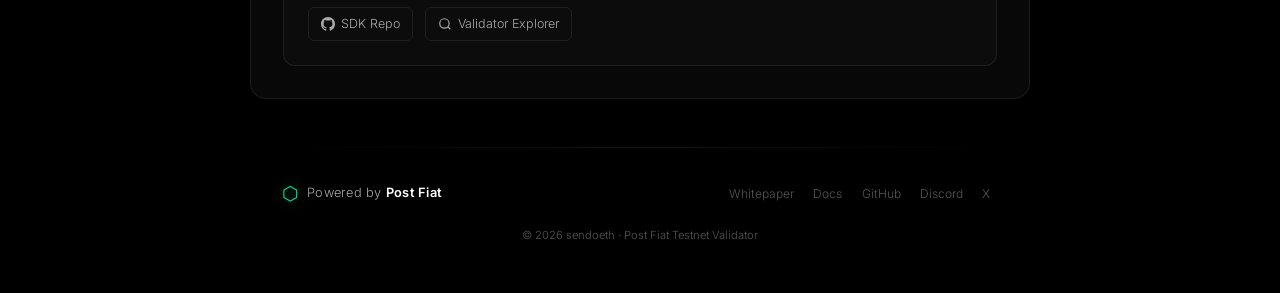
==== commit 46bfcca8: "honest UNL status: label as shadow validator, not on UNL, burn-in mode" ====
--- a/index.html
+++ b/index.html
@@ -4,14 +4,14 @@
   <meta charset="UTF-8" />
   <meta name="viewport" content="width=device-width, initial-scale=1.0" />
   <title>sendoeth — Post Fiat Validator</title>
-  <meta name="description" content="Post Fiat testnet validator node operated by sendoeth. Live health metrics, 16-module analytical pipeline, and crypto signal intelligence infrastructure." />
-  <meta property="og:title" content="sendoeth — Post Fiat Validator" />
-  <meta property="og:description" content="Testnet validator with live health metrics, 16-module signal pipeline, 889 tests, and b1e55ed oracle integration. 99.99% agreement score." />
+  <meta name="description" content="Public shadow validator on the Post Fiat testnet. Live health metrics, validation activity, and 16-module signal intelligence pipeline." />
+  <meta property="og:title" content="sendoeth — Post Fiat Shadow Validator" />
+  <meta property="og:description" content="Public shadow validator on Post Fiat testnet. 99.997% agreement (30d), actively signing, not on UNL. 16-module signal pipeline with b1e55ed oracle integration." />
   <meta property="og:type" content="website" />
   <meta property="og:url" content="https://sendoeth.github.io/validator/" />
   <meta name="twitter:card" content="summary" />
-  <meta name="twitter:title" content="sendoeth — Post Fiat Validator" />
-  <meta name="twitter:description" content="Testnet validator with live health metrics, 16-module signal pipeline, and b1e55ed oracle integration." />
+  <meta name="twitter:title" content="sendoeth — Post Fiat Shadow Validator" />
+  <meta name="twitter:description" content="Public shadow validator on Post Fiat testnet. Actively signing, not on UNL. 16-module signal pipeline." />
   <link rel="icon" type="image/svg+xml" href="favicon.svg" />
   <link rel="preconnect" href="https://fonts.googleapis.com" />
   <link rel="preconnect" href="https://fonts.gstatic.com" crossorigin />
@@ -55,7 +55,7 @@
           <span id="heroStatus">CONNECTING</span>
         </div>
         <h1 class="hero-title">Post Fiat<br/>Validator Node</h1>
-        <p class="hero-sub">Testnet validator operated by <strong>sendoeth</strong> — contributing to decentralized consensus, network security, and signal intelligence infrastructure since February 2026.</p>
+        <p class="hero-sub">Public shadow validator on the Post Fiat testnet, operated by <strong>sendoeth</strong>. Actively signing validations since February 2026. Not currently on the published UNL — operating in burn-in mode for operator credibility and infrastructure benchmarking.</p>
       </div>
     </section>
 
